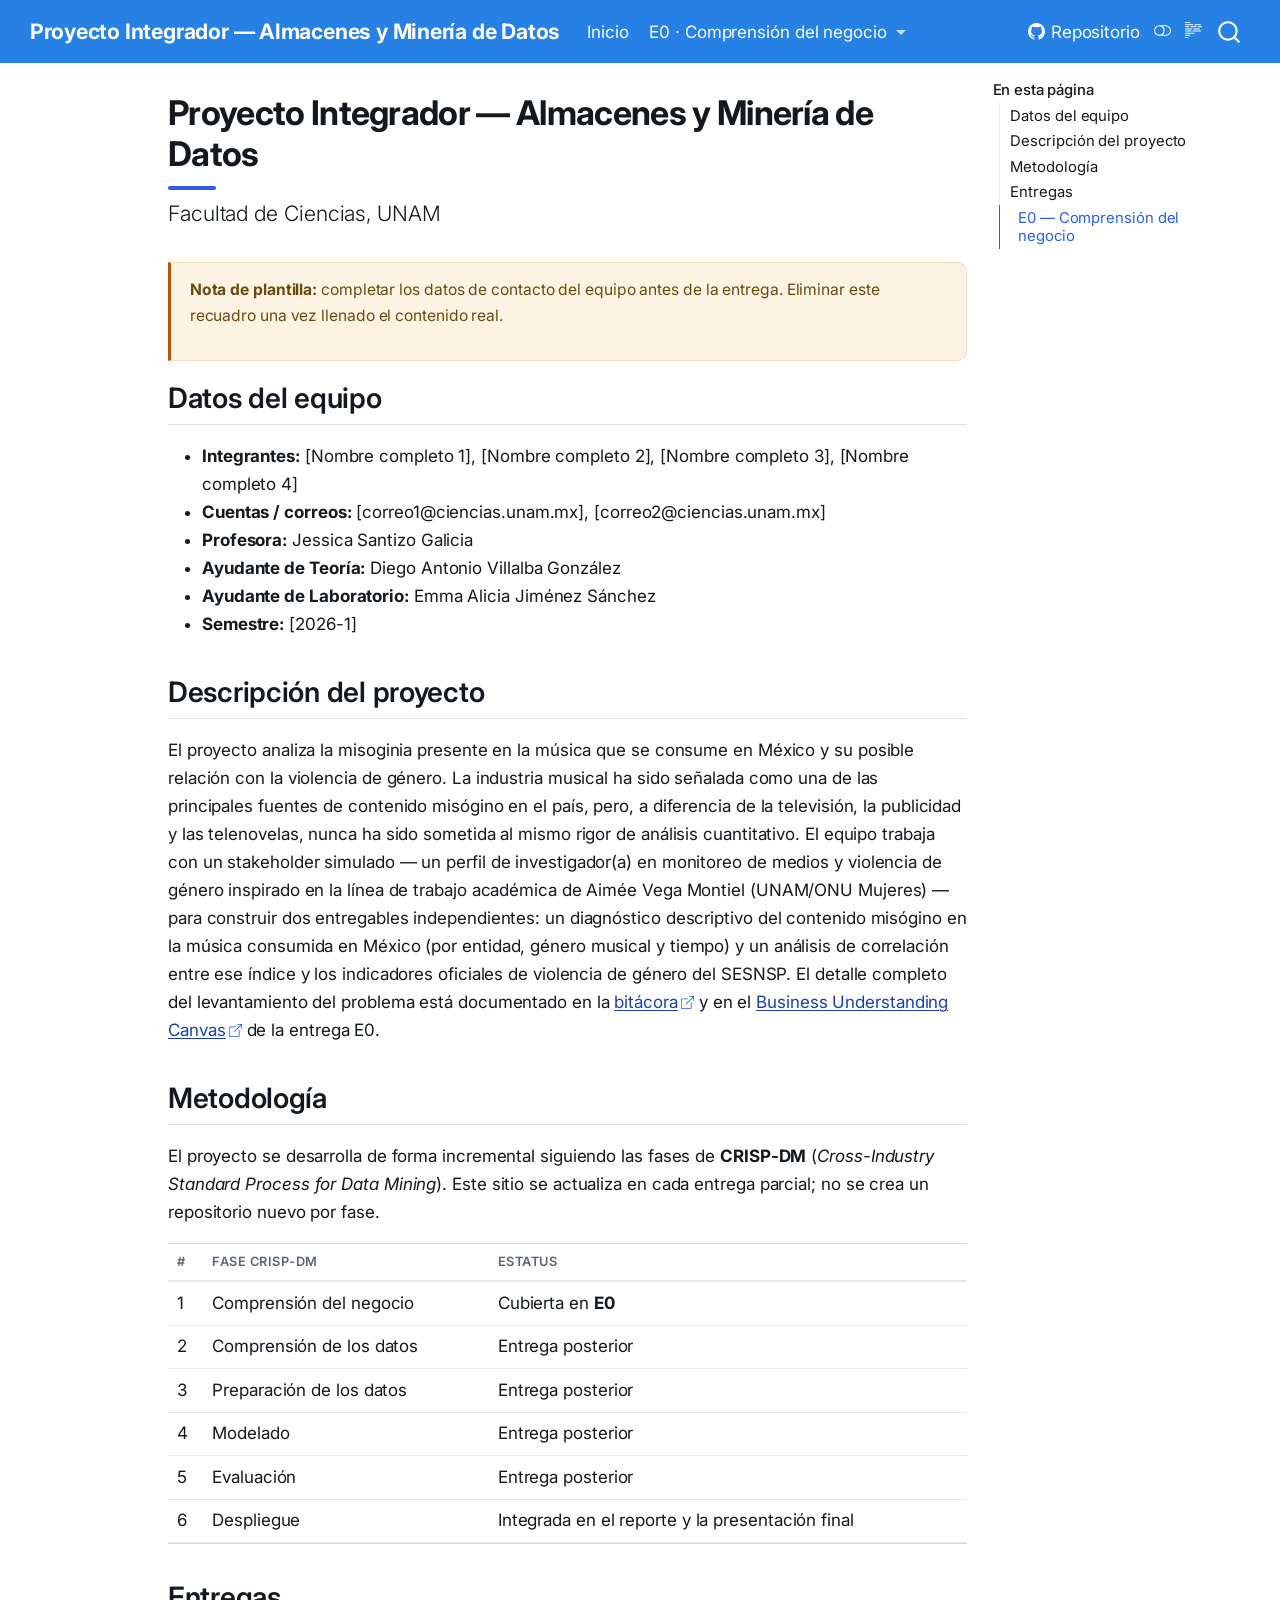
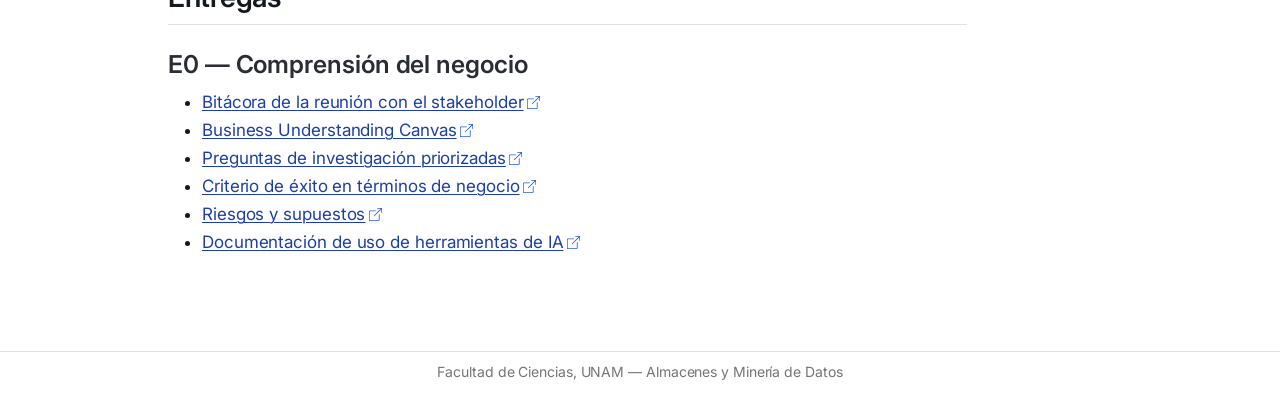
==== docs/index.html @ 4ca733e1 "Incorpora el contenido completo de la bitácora, Canvas, preguntas, criterio de éxito, riesgos y uso " ====
<!DOCTYPE html>
<html xmlns="http://www.w3.org/1999/xhtml" lang="en" xml:lang="en"><head>

<meta charset="utf-8">
<meta name="generator" content="quarto-1.10.18">

<meta name="viewport" content="width=device-width, initial-scale=1.0, user-scalable=yes">


<title>Proyecto Integrador — Almacenes y Minería de Datos</title>
<style>
/* Default styles provided by pandoc.
** See https://pandoc.org/MANUAL.html#variables-for-html for config info.
*/
span.smallcaps{font-variant: small-caps;}
div.columns{display: flex; gap: 1.5em;}
div.column{flex: auto;}
@media screen {
div.columns{gap: min(4vw, 1.5em);}
div.column{overflow-x: auto;}
}
div.hanging-indent{margin-left: 1.5em; text-indent: -1.5em;}
ul.task-list{list-style: none;}
ul.task-list li input[type="checkbox"] {
  width: 0.8em;
  margin: 0 0.8em 0.2em -1em; /* quarto-specific, see https://github.com/quarto-dev/quarto-cli/issues/4556 */ 
  vertical-align: middle;
}
</style>


<script src="site_libs/quarto-nav/quarto-nav.js"></script>
<script src="site_libs/clipboard/clipboard.min.js"></script>
<script src="site_libs/quarto-search/autocomplete.umd.js"></script>
<script src="site_libs/quarto-search/fuse.min.js"></script>
<script src="site_libs/quarto-search/quarto-search.js"></script>
<meta name="quarto:offset" content="./">
<script src="site_libs/quarto-html/quarto.js" type="module"></script>
<script src="site_libs/quarto-html/tabsets/tabsets.js" type="module"></script>
<script src="site_libs/quarto-html/popper.min.js"></script>
<script src="site_libs/quarto-html/tippy.umd.min.js"></script>
<script src="site_libs/quarto-html/anchor.min.js"></script>
<link href="site_libs/quarto-html/tippy.css" rel="stylesheet">
<link href="site_libs/quarto-html/quarto-syntax-highlighting-64a204ab8560d761af7679ceaba22944.css" rel="stylesheet" class="quarto-color-scheme" id="quarto-text-highlighting-styles">
<link href="site_libs/quarto-html/quarto-syntax-highlighting-dark-b85bc7c33db8c58e0ec93c3465666fed.css" rel="stylesheet" class="quarto-color-scheme quarto-color-alternate" id="quarto-text-highlighting-styles">
<link href="site_libs/quarto-html/quarto-syntax-highlighting-64a204ab8560d761af7679ceaba22944.css" rel="stylesheet" class="quarto-color-scheme-extra" id="quarto-text-highlighting-styles">
<script src="site_libs/bootstrap/bootstrap.min.js"></script>
<link href="site_libs/bootstrap/bootstrap-icons.css" rel="stylesheet">
<link href="site_libs/bootstrap/bootstrap-992c26c3758a33fb656dcbf149d3029e.min.css" rel="stylesheet" append-hash="true" class="quarto-color-scheme" id="quarto-bootstrap" data-mode="light">
<link href="site_libs/bootstrap/bootstrap-dark-83090dfd5af3d8a99019d929be71c9c3.min.css" rel="stylesheet" append-hash="true" class="quarto-color-scheme quarto-color-alternate" id="quarto-bootstrap" data-mode="dark">
<link href="site_libs/bootstrap/bootstrap-992c26c3758a33fb656dcbf149d3029e.min.css" rel="stylesheet" append-hash="true" class="quarto-color-scheme-extra" id="quarto-bootstrap" data-mode="light">
<script id="quarto-search-options" type="application/json">{
  "location": "navbar",
  "copy-button": false,
  "collapse-after": 3,
  "panel-placement": "end",
  "type": "overlay",
  "limit": 50,
  "keyboard-shortcut": [
    "f",
    "/",
    "s"
  ],
  "show-item-context": false,
  "language": {
    "search-no-results-text": "No results",
    "search-matching-documents-text": "matching documents",
    "search-copy-link-title": "Copy link to search",
    "search-hide-matches-text": "Hide additional matches",
    "search-more-match-text": "more match in this document",
    "search-more-matches-text": "more matches in this document",
    "search-clear-button-title": "Clear",
    "search-text-placeholder": "",
    "search-detached-cancel-button-title": "Cancel",
    "search-submit-button-title": "Submit",
    "search-label": "Search"
  }
}</script>
<style>html{ scroll-behavior: smooth; }</style>


<link rel="stylesheet" href="styles.css">
</head>

<body class="nav-fixed quarto-light"><script id="quarto-html-before-body" type="application/javascript">
    const toggleBodyColorMode = (bsSheetEl) => {
      const mode = bsSheetEl.getAttribute("data-mode");
      const bodyEl = window.document.querySelector("body");
      if (mode === "dark") {
        bodyEl.classList.add("quarto-dark");
        bodyEl.classList.remove("quarto-light");
      } else {
        bodyEl.classList.add("quarto-light");
        bodyEl.classList.remove("quarto-dark");
      }
    }
    const toggleBodyColorPrimary = () => {
      const bsSheetEl = window.document.querySelector("link#quarto-bootstrap:not([rel=disabled-stylesheet])");
      if (bsSheetEl) {
        toggleBodyColorMode(bsSheetEl);
      }
    }
    const setColorSchemeToggle = (alternate) => {
      const toggles = window.document.querySelectorAll('.quarto-color-scheme-toggle');
      for (let i=0; i < toggles.length; i++) {
        const toggle = toggles[i];
        if (toggle) {
          if (alternate) {
            toggle.classList.add("alternate");
          } else {
            toggle.classList.remove("alternate");
          }
        }
      }
    };
    const toggleColorMode = (alternate) => {
      // Switch the stylesheets
      const primaryStylesheets = window.document.querySelectorAll('link.quarto-color-scheme:not(.quarto-color-alternate)');
      const alternateStylesheets = window.document.querySelectorAll('link.quarto-color-scheme.quarto-color-alternate');
      manageTransitions('#quarto-margin-sidebar .nav-link', false);
      if (alternate) {
        // note: dark is layered on light, we don't disable primary!
        enableStylesheet(alternateStylesheets);
        for (const sheetNode of alternateStylesheets) {
          if (sheetNode.id === "quarto-bootstrap") {
            toggleBodyColorMode(sheetNode);
          }
        }
      } else {
        disableStylesheet(alternateStylesheets);
        enableStylesheet(primaryStylesheets)
        toggleBodyColorPrimary();
      }
      manageTransitions('#quarto-margin-sidebar .nav-link', true);
      // Switch the toggles
      setColorSchemeToggle(alternate)
      // Hack to workaround the fact that safari doesn't
      // properly recolor the scrollbar when toggling (#1455)
      if (navigator.userAgent.indexOf('Safari') > 0 && navigator.userAgent.indexOf('Chrome') == -1) {
        manageTransitions("body", false);
        window.scrollTo(0, 1);
        setTimeout(() => {
          window.scrollTo(0, 0);
          manageTransitions("body", true);
        }, 40);
      }
    }
    const disableStylesheet = (stylesheets) => {
      for (let i=0; i < stylesheets.length; i++) {
        const stylesheet = stylesheets[i];
        stylesheet.rel = 'disabled-stylesheet';
      }
    }
    const enableStylesheet = (stylesheets) => {
      for (let i=0; i < stylesheets.length; i++) {
        const stylesheet = stylesheets[i];
        if(stylesheet.rel !== 'stylesheet') { // for Chrome, which will still FOUC without this check
          stylesheet.rel = 'stylesheet';
        }
      }
    }
    const manageTransitions = (selector, allowTransitions) => {
      const els = window.document.querySelectorAll(selector);
      for (let i=0; i < els.length; i++) {
        const el = els[i];
        if (allowTransitions) {
          el.classList.remove('notransition');
        } else {
          el.classList.add('notransition');
        }
      }
    }
    const isFileUrl = () => {
      return window.location.protocol === 'file:';
    }
    const hasAlternateSentinel = () => {
      let styleSentinel = getColorSchemeSentinel();
      if (styleSentinel !== null) {
        return styleSentinel === "alternate";
      } else {
        return false;
      }
    }
    const setStyleSentinel = (alternate) => {
      const value = alternate ? "alternate" : "default";
      if (!isFileUrl()) {
        window.localStorage.setItem("quarto-color-scheme", value);
      } else {
        localAlternateSentinel = value;
      }
    }
    const getColorSchemeSentinel = () => {
      if (!isFileUrl()) {
        const storageValue = window.localStorage.getItem("quarto-color-scheme");
        return storageValue != null ? storageValue : localAlternateSentinel;
      } else {
        return localAlternateSentinel;
      }
    }
    const toggleGiscusIfUsed = (isAlternate, darkModeDefault) => {
      const baseTheme = document.querySelector('#giscus-base-theme')?.value ?? 'light';
      const alternateTheme = document.querySelector('#giscus-alt-theme')?.value ?? 'dark';
      let newTheme = '';
      if(authorPrefersDark) {
        newTheme = isAlternate ? baseTheme : alternateTheme;
      } else {
        newTheme = isAlternate ? alternateTheme : baseTheme;
      }
      const changeGiscusTheme = () => {
        // From: https://github.com/giscus/giscus/issues/336
        const sendMessage = (message) => {
          const iframe = document.querySelector('iframe.giscus-frame');
          if (!iframe) return;
          iframe.contentWindow.postMessage({ giscus: message }, 'https://giscus.app');
        }
        sendMessage({
          setConfig: {
            theme: newTheme
          }
        });
      }
      const isGiscussLoaded = window.document.querySelector('iframe.giscus-frame') !== null;
      if (isGiscussLoaded) {
        changeGiscusTheme();
      }
    };
    const authorPrefersDark = false;
    const darkModeDefault = authorPrefersDark;
      document.querySelector('link#quarto-text-highlighting-styles.quarto-color-scheme-extra').rel = 'disabled-stylesheet';
      document.querySelector('link#quarto-bootstrap.quarto-color-scheme-extra').rel = 'disabled-stylesheet';
    let localAlternateSentinel = darkModeDefault ? 'alternate' : 'default';
    // Dark / light mode switch
    window.quartoToggleColorScheme = () => {
      // Read the current dark / light value
      let toAlternate = !hasAlternateSentinel();
      toggleColorMode(toAlternate);
      setStyleSentinel(toAlternate);
      toggleGiscusIfUsed(toAlternate, darkModeDefault);
      window.dispatchEvent(new Event('resize'));
    };
    // Switch to dark mode if need be
    if (hasAlternateSentinel()) {
      toggleColorMode(true);
    } else {
      toggleColorMode(false);
    }
  </script>

<div id="quarto-search-results"></div>
  <header id="quarto-header" class="headroom fixed-top">
    <nav class="navbar navbar-expand-lg " data-bs-theme="dark">
      <div class="navbar-container container-fluid">
      <div class="navbar-brand-container mx-auto">
    <a class="navbar-brand" href="./index.html">
    <span class="navbar-title">Proyecto Integrador — Almacenes y Minería de Datos</span>
    </a>
  </div>
            <div id="quarto-search" class="" title="Search"></div>
          <button class="navbar-toggler" type="button" data-bs-toggle="collapse" data-bs-target="#navbarCollapse" aria-controls="navbarCollapse" role="menu" aria-expanded="false" aria-label="Toggle navigation" onclick="if (window.quartoToggleHeadroom) { window.quartoToggleHeadroom(); }">
  <span class="navbar-toggler-icon"></span>
</button>
          <div class="collapse navbar-collapse" id="navbarCollapse">
            <ul class="navbar-nav navbar-nav-scroll me-auto">
  <li class="nav-item">
    <a class="nav-link active" href="./index.html" aria-current="page"> 
<span class="menu-text">Inicio</span></a>
  </li>  
  <li class="nav-item dropdown ">
    <a class="nav-link dropdown-toggle" href="#" id="nav-menu-e0-·-comprensión-del-negocio" role="link" data-bs-toggle="dropdown" aria-expanded="false">
 <span class="menu-text">E0 · Comprensión del negocio</span>
    </a>
    <ul class="dropdown-menu" aria-labelledby="nav-menu-e0-·-comprensión-del-negocio">    
        <li>
    <a class="dropdown-item" href="./entregas/E0_comprension_negocio/bitacora.html">
 <span class="dropdown-text">Bitácora del stakeholder</span></a>
  </li>  
        <li>
    <a class="dropdown-item" href="./entregas/E0_comprension_negocio/canvas.html">
 <span class="dropdown-text">Business Understanding Canvas</span></a>
  </li>  
        <li>
    <a class="dropdown-item" href="./entregas/E0_comprension_negocio/preguntas.html">
 <span class="dropdown-text">Preguntas de investigación</span></a>
  </li>  
        <li>
    <a class="dropdown-item" href="./entregas/E0_comprension_negocio/criterio_exito.html">
 <span class="dropdown-text">Criterio de éxito</span></a>
  </li>  
        <li>
    <a class="dropdown-item" href="./entregas/E0_comprension_negocio/riesgos_supuestos.html">
 <span class="dropdown-text">Riesgos y supuestos</span></a>
  </li>  
        <li>
    <a class="dropdown-item" href="./entregas/E0_comprension_negocio/uso_ia.html">
 <span class="dropdown-text">Uso de herramientas de IA</span></a>
  </li>  
    </ul>
  </li>
</ul>
            <ul class="navbar-nav navbar-nav-scroll ms-auto">
  <li class="nav-item">
    <a class="nav-link" href="https://github.com/jzarcoo/almacenes-mineria-proyecto"> <i class="bi bi-github" role="img">
</i> 
<span class="menu-text">Repositorio</span></a>
  </li>  
</ul>
          </div> <!-- /navcollapse -->
            <div class="quarto-navbar-tools">
  <a href="" class="quarto-color-scheme-toggle quarto-navigation-tool  px-1" onclick="window.quartoToggleColorScheme(); return false;" title="Toggle dark mode"><i class="bi"></i></a>
  <a href="" class="quarto-reader-toggle quarto-navigation-tool px-1" onclick="window.quartoToggleReader(); return false;" title="Toggle reader mode">
  <div class="quarto-reader-toggle-btn">
  <i class="bi"></i>
  </div>
</a>
</div>
      </div> <!-- /container-fluid -->
    </nav>
</header>
<!-- content -->
<div id="quarto-content" class="quarto-container page-columns page-rows-contents page-layout-article page-navbar">
<!-- sidebar -->
<!-- margin-sidebar -->
    <div id="quarto-margin-sidebar" class="sidebar margin-sidebar">
        <nav id="TOC" role="doc-toc" class="toc-active">
    <h2 id="toc-title">En esta página</h2>
   
  <ul>
  <li><a href="#datos-del-equipo" id="toc-datos-del-equipo" class="nav-link active" data-scroll-target="#datos-del-equipo">Datos del equipo</a></li>
  <li><a href="#descripción-del-proyecto" id="toc-descripción-del-proyecto" class="nav-link" data-scroll-target="#descripción-del-proyecto">Descripción del proyecto</a></li>
  <li><a href="#metodología" id="toc-metodología" class="nav-link" data-scroll-target="#metodología">Metodología</a></li>
  <li><a href="#entregas" id="toc-entregas" class="nav-link" data-scroll-target="#entregas">Entregas</a>
  <ul class="collapse">
  <li><a href="#e0-comprensión-del-negocio" id="toc-e0-comprensión-del-negocio" class="nav-link" data-scroll-target="#e0-comprensión-del-negocio">E0 — Comprensión del negocio</a></li>
  </ul></li>
  </ul>
</nav>
    </div>
<!-- main -->
<main class="content" id="quarto-document-content">


<header id="title-block-header" class="quarto-title-block default">
<div class="quarto-title">
<h1 class="title">Proyecto Integrador — Almacenes y Minería de Datos</h1>
<p class="subtitle lead">Facultad de Ciencias, UNAM</p>
</div>



<div class="quarto-title-meta">

    
  
    
  </div>
  


</header>


<div class="todo">
<p><strong>Nota de plantilla:</strong> completar los datos de contacto del equipo antes de la entrega. Eliminar este recuadro una vez llenado el contenido real.</p>
</div>
<section id="datos-del-equipo" class="level2">
<h2 class="anchored" data-anchor-id="datos-del-equipo">Datos del equipo</h2>
<ul>
<li><strong>Integrantes:</strong> [Nombre completo 1], [Nombre completo 2], [Nombre completo 3], [Nombre completo 4]</li>
<li><strong>Cuentas / correos:</strong> [correo1@ciencias.unam.mx], [correo2@ciencias.unam.mx]</li>
<li><strong>Profesora:</strong> Jessica Santizo Galicia</li>
<li><strong>Ayudante de Teoría:</strong> Diego Antonio Villalba González</li>
<li><strong>Ayudante de Laboratorio:</strong> Emma Alicia Jiménez Sánchez</li>
<li><strong>Semestre:</strong> [2026-1]</li>
</ul>
</section>
<section id="descripción-del-proyecto" class="level2">
<h2 class="anchored" data-anchor-id="descripción-del-proyecto">Descripción del proyecto</h2>
<p>El proyecto analiza la misoginia presente en la música que se consume en México y su posible relación con la violencia de género. La industria musical ha sido señalada como una de las principales fuentes de contenido misógino en el país, pero, a diferencia de la televisión, la publicidad y las telenovelas, nunca ha sido sometida al mismo rigor de análisis cuantitativo. El equipo trabaja con un stakeholder simulado — un perfil de investigador(a) en monitoreo de medios y violencia de género inspirado en la línea de trabajo académica de Aimée Vega Montiel (UNAM/ONU Mujeres) — para construir dos entregables independientes: un diagnóstico descriptivo del contenido misógino en la música consumida en México (por entidad, género musical y tiempo) y un análisis de correlación entre ese índice y los indicadores oficiales de violencia de género del SESNSP. El detalle completo del levantamiento del problema está documentado en la <a href="./entregas/E0_comprension_negocio/bitacora.html">bitácora</a> y en el <a href="./entregas/E0_comprension_negocio/canvas.html">Business Understanding Canvas</a> de la entrega E0.</p>
</section>
<section id="metodología" class="level2">
<h2 class="anchored" data-anchor-id="metodología">Metodología</h2>
<p>El proyecto se desarrolla de forma incremental siguiendo las fases de <strong>CRISP-DM</strong> (<em>Cross-Industry Standard Process for Data Mining</em>). Este sitio se actualiza en cada entrega parcial; no se crea un repositorio nuevo por fase.</p>
<table class="caption-top table">
<thead>
<tr class="header">
<th>#</th>
<th>Fase CRISP-DM</th>
<th>Estatus</th>
</tr>
</thead>
<tbody>
<tr class="odd">
<td>1</td>
<td>Comprensión del negocio</td>
<td>Cubierta en <strong>E0</strong></td>
</tr>
<tr class="even">
<td>2</td>
<td>Comprensión de los datos</td>
<td>Entrega posterior</td>
</tr>
<tr class="odd">
<td>3</td>
<td>Preparación de los datos</td>
<td>Entrega posterior</td>
</tr>
<tr class="even">
<td>4</td>
<td>Modelado</td>
<td>Entrega posterior</td>
</tr>
<tr class="odd">
<td>5</td>
<td>Evaluación</td>
<td>Entrega posterior</td>
</tr>
<tr class="even">
<td>6</td>
<td>Despliegue</td>
<td>Integrada en el reporte y la presentación final</td>
</tr>
</tbody>
</table>
</section>
<section id="entregas" class="level2">
<h2 class="anchored" data-anchor-id="entregas">Entregas</h2>
<section id="e0-comprensión-del-negocio" class="level3">
<h3 class="anchored" data-anchor-id="e0-comprensión-del-negocio">E0 — Comprensión del negocio</h3>
<ul>
<li><a href="./entregas/E0_comprension_negocio/bitacora.html">Bitácora de la reunión con el stakeholder</a></li>
<li><a href="./entregas/E0_comprension_negocio/canvas.html">Business Understanding Canvas</a></li>
<li><a href="./entregas/E0_comprension_negocio/preguntas.html">Preguntas de investigación priorizadas</a></li>
<li><a href="./entregas/E0_comprension_negocio/criterio_exito.html">Criterio de éxito en términos de negocio</a></li>
<li><a href="./entregas/E0_comprension_negocio/riesgos_supuestos.html">Riesgos y supuestos</a></li>
<li><a href="./entregas/E0_comprension_negocio/uso_ia.html">Documentación de uso de herramientas de IA</a></li>
</ul>


</section>
</section>

<a onclick="window.scrollTo(0, 0); return false;" role="button" id="quarto-back-to-top"><i class="bi bi-arrow-up"></i> Back to top</a></main> <!-- /main -->
<script id="quarto-html-after-body" type="application/javascript">
  window.document.addEventListener("DOMContentLoaded", function (event) {
    // Ensure there is a toggle, if there isn't float one in the top right
    if (window.document.querySelector('.quarto-color-scheme-toggle') === null) {
      const a = window.document.createElement('a');
      a.classList.add('top-right');
      a.classList.add('quarto-color-scheme-toggle');
      a.href = "";
      a.onclick = function() { try { window.quartoToggleColorScheme(); } catch {} return false; };
      const i = window.document.createElement("i");
      i.classList.add('bi');
      a.appendChild(i);
      window.document.body.appendChild(a);
    }
    setColorSchemeToggle(hasAlternateSentinel())
    const icon = "";
    const anchorJS = new window.AnchorJS();
    anchorJS.options = {
      placement: 'right',
      icon: icon
    };
    anchorJS.add('.anchored');
    const isCodeAnnotation = (el) => {
      for (const clz of el.classList) {
        if (clz.startsWith('code-annotation-')) {                     
          return true;
        }
      }
      return false;
    }
    const onCopySuccess = function(e) {
      // button target
      const button = e.trigger;
      // don't keep focus
      button.blur();
      // flash "checked"
      button.classList.add('code-copy-button-checked');
      var currentTitle = button.getAttribute("title");
      button.setAttribute("title", "Copied!");
      let tooltip;
      if (window.bootstrap) {
        button.setAttribute("data-bs-toggle", "tooltip");
        button.setAttribute("data-bs-placement", "left");
        button.setAttribute("data-bs-title", "Copied!");
        tooltip = new bootstrap.Tooltip(button, 
          { trigger: "manual", 
            customClass: "code-copy-button-tooltip",
            offset: [0, -8]});
        tooltip.show();    
      }
      setTimeout(function() {
        if (tooltip) {
          tooltip.hide();
          button.removeAttribute("data-bs-title");
          button.removeAttribute("data-bs-toggle");
          button.removeAttribute("data-bs-placement");
        }
        button.setAttribute("title", currentTitle);
        button.classList.remove('code-copy-button-checked');
      }, 1000);
      // clear code selection
      e.clearSelection();
    }
    const getTextToCopy = function(trigger) {
      const outerScaffold = trigger.parentElement.cloneNode(true);
      const codeEl = outerScaffold.querySelector('code');
      for (const childEl of codeEl.children) {
        if (isCodeAnnotation(childEl)) {
          childEl.remove();
        }
      }
      return codeEl.innerText;
    }
    const clipboard = new window.ClipboardJS('.code-copy-button:not([data-in-quarto-modal])', {
      text: getTextToCopy
    });
    clipboard.on('success', onCopySuccess);
    if (window.document.getElementById('quarto-embedded-source-code-modal')) {
      const clipboardModal = new window.ClipboardJS('.code-copy-button[data-in-quarto-modal]', {
        text: getTextToCopy,
        container: window.document.getElementById('quarto-embedded-source-code-modal')
      });
      clipboardModal.on('success', onCopySuccess);
    }
      var localhostRegex = new RegExp(/^(?:http|https):\/\/localhost\:?[0-9]*\//);
      var mailtoRegex = new RegExp(/^mailto:/);
        var filterRegex = new RegExp("https:\/\/jzarcoo\.github\.io\/almacenes-mineria-proyecto\/");
      var isInternal = (href) => {
          return filterRegex.test(href) || localhostRegex.test(href) || mailtoRegex.test(href);
      }
      // Inspect non-navigation links and adorn them if external
     var links = window.document.querySelectorAll('a[href]:not(.nav-link):not(.navbar-brand):not(.toc-action):not(.sidebar-link):not(.sidebar-item-toggle):not(.pagination-link):not(.no-external):not([aria-hidden]):not(.dropdown-item):not(.quarto-navigation-tool):not(.about-link)');
      for (var i=0; i<links.length; i++) {
        const link = links[i];
        if (!isInternal(link.href)) {
          // undo the damage that might have been done by quarto-nav.js in the case of
          // links that we want to consider external
          if (link.dataset.originalHref !== undefined) {
            link.href = link.dataset.originalHref;
          }
            // target, if specified
            link.setAttribute("target", "_blank");
            if (link.getAttribute("rel") === null) {
              link.setAttribute("rel", "noopener");
            }
            // default icon
            link.classList.add("external");
        }
      }
    function tippyHover(el, contentFn, onTriggerFn, onUntriggerFn) {
      const config = {
        allowHTML: true,
        maxWidth: 500,
        delay: 100,
        arrow: false,
        appendTo: function(el) {
            return el.parentElement;
        },
        interactive: true,
        interactiveBorder: 10,
        theme: 'quarto',
        placement: 'bottom-start',
      };
      if (contentFn) {
        config.content = contentFn;
      }
      if (onTriggerFn) {
        config.onTrigger = onTriggerFn;
      }
      if (onUntriggerFn) {
        config.onUntrigger = onUntriggerFn;
      }
      window.tippy(el, config); 
    }
    const noterefs = window.document.querySelectorAll('a[role="doc-noteref"]');
    for (var i=0; i<noterefs.length; i++) {
      const ref = noterefs[i];
      tippyHover(ref, function() {
        // use id or data attribute instead here
        let href = ref.getAttribute('data-footnote-href') || ref.getAttribute('href');
        try { href = new URL(href).hash; } catch {}
        const id = href.replace(/^#\/?/, "");
        const note = window.document.getElementById(id);
        if (note) {
          return note.innerHTML;
        } else {
          return "";
        }
      });
    }
    const xrefs = window.document.querySelectorAll('a.quarto-xref');
    const processXRef = (id, note) => {
      // Strip column container classes
      const stripColumnClz = (el) => {
        el.classList.remove("page-full", "page-columns");
        if (el.children) {
          for (const child of el.children) {
            stripColumnClz(child);
          }
        }
      }
      stripColumnClz(note)
      if (id === null || id.startsWith('sec-')) {
        // Special case sections, only their first couple elements
        const container = document.createElement("div");
        if (note.children && note.children.length > 2) {
          container.appendChild(note.children[0].cloneNode(true));
          for (let i = 1; i < note.children.length; i++) {
            const child = note.children[i];
            if (child.tagName === "P" && child.innerText === "") {
              continue;
            } else {
              container.appendChild(child.cloneNode(true));
              break;
            }
          }
          if (window.Quarto?.typesetMath) {
            window.Quarto.typesetMath(container);
          }
          return container.innerHTML
        } else {
          if (window.Quarto?.typesetMath) {
            window.Quarto.typesetMath(note);
          }
          return note.innerHTML;
        }
      } else {
        // Remove any anchor links if they are present
        const anchorLink = note.querySelector('a.anchorjs-link');
        if (anchorLink) {
          anchorLink.remove();
        }
        if (window.Quarto?.typesetMath) {
          window.Quarto.typesetMath(note);
        }
        if (note.classList.contains("callout")) {
          return note.outerHTML;
        } else {
          return note.innerHTML;
        }
      }
    }
    for (var i=0; i<xrefs.length; i++) {
      const xref = xrefs[i];
      tippyHover(xref, undefined, function(instance) {
        instance.disable();
        let url = xref.getAttribute('href');
        let hash = undefined; 
        if (url.startsWith('#')) {
          hash = url;
        } else {
          try { hash = new URL(url).hash; } catch {}
        }
        if (hash) {
          const id = hash.replace(/^#\/?/, "");
          const note = window.document.getElementById(id);
          if (note !== null) {
            try {
              const html = processXRef(id, note.cloneNode(true));
              instance.setContent(html);
            } finally {
              instance.enable();
              instance.show();
            }
          } else {
            // See if we can fetch this
            fetch(url.split('#')[0])
            .then(res => res.text())
            .then(html => {
              const parser = new DOMParser();
              const htmlDoc = parser.parseFromString(html, "text/html");
              const note = htmlDoc.getElementById(id);
              if (note !== null) {
                const html = processXRef(id, note);
                instance.setContent(html);
              } 
            }).finally(() => {
              instance.enable();
              instance.show();
            });
          }
        } else {
          // See if we can fetch a full url (with no hash to target)
          // This is a special case and we should probably do some content thinning / targeting
          fetch(url)
          .then(res => res.text())
          .then(html => {
            const parser = new DOMParser();
            const htmlDoc = parser.parseFromString(html, "text/html");
            const note = htmlDoc.querySelector('main.content');
            if (note !== null) {
              // This should only happen for chapter cross references
              // (since there is no id in the URL)
              // remove the first header
              if (note.children.length > 0 && note.children[0].tagName === "HEADER") {
                note.children[0].remove();
              }
              const html = processXRef(null, note);
              instance.setContent(html);
            } 
          }).finally(() => {
            instance.enable();
            instance.show();
          });
        }
      }, function(instance) {
      });
    }
        let selectedAnnoteEl;
        const selectorForAnnotation = ( cell, annotation) => {
          let cellAttr = 'data-code-cell="' + cell + '"';
          let lineAttr = 'data-code-annotation="' +  annotation + '"';
          const selector = 'span[' + cellAttr + '][' + lineAttr + ']';
          return selector;
        }
        const selectCodeLines = (annoteEl) => {
          const doc = window.document;
          const targetCell = annoteEl.getAttribute("data-target-cell");
          const targetAnnotation = annoteEl.getAttribute("data-target-annotation");
          const annoteSpan = window.document.querySelector(selectorForAnnotation(targetCell, targetAnnotation));
          const lines = annoteSpan.getAttribute("data-code-lines").split(",");
          const lineIds = lines.map((line) => {
            return targetCell + "-" + line;
          })
          let top = null;
          let height = null;
          let parent = null;
          if (lineIds.length > 0) {
              //compute the position of the single el (top and bottom and make a div)
              const el = window.document.getElementById(lineIds[0]);
              top = el.offsetTop;
              height = el.offsetHeight;
              parent = el.parentElement.parentElement;
            if (lineIds.length > 1) {
              const lastEl = window.document.getElementById(lineIds[lineIds.length - 1]);
              const bottom = lastEl.offsetTop + lastEl.offsetHeight;
              height = bottom - top;
            }
            if (top !== null && height !== null && parent !== null) {
              // cook up a div (if necessary) and position it 
              let div = window.document.getElementById("code-annotation-line-highlight");
              if (div === null) {
                div = window.document.createElement("div");
                div.setAttribute("id", "code-annotation-line-highlight");
                div.style.position = 'absolute';
                parent.appendChild(div);
              }
              div.style.top = top - 2 + "px";
              div.style.height = height + 4 + "px";
              div.style.left = 0;
              let gutterDiv = window.document.getElementById("code-annotation-line-highlight-gutter");
              if (gutterDiv === null) {
                gutterDiv = window.document.createElement("div");
                gutterDiv.setAttribute("id", "code-annotation-line-highlight-gutter");
                gutterDiv.style.position = 'absolute';
                const codeCell = window.document.getElementById(targetCell);
                const gutter = codeCell.querySelector('.code-annotation-gutter');
                gutter.appendChild(gutterDiv);
              }
              gutterDiv.style.top = top - 2 + "px";
              gutterDiv.style.height = height + 4 + "px";
            }
            selectedAnnoteEl = annoteEl;
          }
        };
        const unselectCodeLines = () => {
          const elementsIds = ["code-annotation-line-highlight", "code-annotation-line-highlight-gutter"];
          elementsIds.forEach((elId) => {
            const div = window.document.getElementById(elId);
            if (div) {
              div.remove();
            }
          });
          selectedAnnoteEl = undefined;
        };
          // Handle positioning of the toggle
      window.addEventListener(
        "resize",
        throttle(() => {
          elRect = undefined;
          if (selectedAnnoteEl) {
            selectCodeLines(selectedAnnoteEl);
          }
        }, 10)
      );
      function throttle(fn, ms) {
      let throttle = false;
      let timer;
        return (...args) => {
          if(!throttle) { // first call gets through
              fn.apply(this, args);
              throttle = true;
          } else { // all the others get throttled
              if(timer) clearTimeout(timer); // cancel #2
              timer = setTimeout(() => {
                fn.apply(this, args);
                timer = throttle = false;
              }, ms);
          }
        };
      }
        // Attach click handler to the DT
        const annoteDls = window.document.querySelectorAll('dt[data-target-cell]');
        for (const annoteDlNode of annoteDls) {
          annoteDlNode.addEventListener('click', (event) => {
            const clickedEl = event.target;
            if (clickedEl !== selectedAnnoteEl) {
              unselectCodeLines();
              const activeEl = window.document.querySelector('dt[data-target-cell].code-annotation-active');
              if (activeEl) {
                activeEl.classList.remove('code-annotation-active');
              }
              selectCodeLines(clickedEl);
              clickedEl.classList.add('code-annotation-active');
            } else {
              // Unselect the line
              unselectCodeLines();
              clickedEl.classList.remove('code-annotation-active');
            }
          });
        }
    const findCites = (el) => {
      const parentEl = el.parentElement;
      if (parentEl) {
        const cites = parentEl.dataset.cites;
        if (cites) {
          return {
            el,
            cites: cites.split(' ')
          };
        } else {
          return findCites(el.parentElement)
        }
      } else {
        return undefined;
      }
    };
    var bibliorefs = window.document.querySelectorAll('a[role="doc-biblioref"]');
    for (var i=0; i<bibliorefs.length; i++) {
      const ref = bibliorefs[i];
      const citeInfo = findCites(ref);
      if (citeInfo) {
        tippyHover(citeInfo.el, function() {
          var popup = window.document.createElement('div');
          citeInfo.cites.forEach(function(cite) {
            var citeDiv = window.document.createElement('div');
            citeDiv.classList.add('hanging-indent');
            citeDiv.classList.add('csl-entry');
            var biblioDiv = window.document.getElementById('ref-' + cite);
            if (biblioDiv) {
              citeDiv.innerHTML = biblioDiv.innerHTML;
            }
            popup.appendChild(citeDiv);
          });
          return popup.innerHTML;
        });
      }
    }
  });
  </script>
</div> <!-- /content -->
<footer class="footer">
  <div class="nav-footer">
    <div class="nav-footer-left">
      &nbsp;
    </div>   
    <div class="nav-footer-center">
<p>Facultad de Ciencias, UNAM — Almacenes y Minería de Datos</p>
</div>
    <div class="nav-footer-right">
      &nbsp;
    </div>
  </div>
</footer>




<script src="site_libs/quarto-html/zenscroll-min.js"></script>
</body></html>
---- docs/site_libs/quarto-html/tippy.css ----
.tippy-box[data-animation=fade][data-state=hidden]{opacity:0}[data-tippy-root]{max-width:calc(100vw - 10px)}.tippy-box{position:relative;background-color:#333;color:#fff;border-radius:4px;font-size:14px;line-height:1.4;white-space:normal;outline:0;transition-property:transform,visibility,opacity}.tippy-box[data-placement^=top]>.tippy-arrow{bottom:0}.tippy-box[data-placement^=top]>.tippy-arrow:before{bottom:-7px;left:0;border-width:8px 8px 0;border-top-color:initial;transform-origin:center top}.tippy-box[data-placement^=bottom]>.tippy-arrow{top:0}.tippy-box[data-placement^=bottom]>.tippy-arrow:before{top:-7px;left:0;border-width:0 8px 8px;border-bottom-color:initial;transform-origin:center bottom}.tippy-box[data-placement^=left]>.tippy-arrow{right:0}.tippy-box[data-placement^=left]>.tippy-arrow:before{border-width:8px 0 8px 8px;border-left-color:initial;right:-7px;transform-origin:center left}.tippy-box[data-placement^=right]>.tippy-arrow{left:0}.tippy-box[data-placement^=right]>.tippy-arrow:before{left:-7px;border-width:8px 8px 8px 0;border-right-color:initial;transform-origin:center right}.tippy-box[data-inertia][data-state=visible]{transition-timing-function:cubic-bezier(.54,1.5,.38,1.11)}.tippy-arrow{width:16px;height:16px;color:#333}.tippy-arrow:before{content:"";position:absolute;border-color:transparent;border-style:solid}.tippy-content{position:relative;padding:5px 9px;z-index:1}
---- docs/site_libs/quarto-html/quarto-syntax-highlighting-64a204ab8560d761af7679ceaba22944.css ----
/* quarto syntax highlight colors */
:root {
  --quarto-hl-ot-color: #003B4F;
  --quarto-hl-at-color: #657422;
  --quarto-hl-ss-color: #20794D;
  --quarto-hl-an-color: #5E5E5E;
  --quarto-hl-fu-color: #4758AB;
  --quarto-hl-st-color: #20794D;
  --quarto-hl-cf-color: #003B4F;
  --quarto-hl-op-color: #5E5E5E;
  --quarto-hl-er-color: #AD0000;
  --quarto-hl-bn-color: #AD0000;
  --quarto-hl-al-color: #AD0000;
  --quarto-hl-va-color: #111111;
  --quarto-hl-bu-color: inherit;
  --quarto-hl-ex-color: inherit;
  --quarto-hl-pp-color: #AD0000;
  --quarto-hl-in-color: #5E5E5E;
  --quarto-hl-vs-color: #20794D;
  --quarto-hl-wa-color: #5E5E5E;
  --quarto-hl-do-color: #5E5E5E;
  --quarto-hl-im-color: #00769E;
  --quarto-hl-ch-color: #20794D;
  --quarto-hl-dt-color: #AD0000;
  --quarto-hl-fl-color: #AD0000;
  --quarto-hl-co-color: #5E5E5E;
  --quarto-hl-cv-color: #5E5E5E;
  --quarto-hl-cn-color: #8f5902;
  --quarto-hl-sc-color: #5E5E5E;
  --quarto-hl-dv-color: #AD0000;
  --quarto-hl-kw-color: #003B4F;
}

/* other quarto variables */
:root {
  --quarto-font-monospace: SFMono-Regular, Menlo, Monaco, Consolas, "Liberation Mono", "Courier New", monospace;
}

/* syntax highlight based on Pandoc's rules */
pre > code.sourceCode > span {
  color: #003B4F;
}

code.sourceCode > span {
  color: #003B4F;
}

div.sourceCode,
div.sourceCode pre.sourceCode {
  color: #003B4F;
}

/* Normal */
code span {
  color: #003B4F;
}

/* Alert */
code span.al {
  color: #AD0000;
  font-style: inherit;
}

/* Annotation */
code span.an {
  color: #5E5E5E;
  font-style: inherit;
}

/* Attribute */
code span.at {
  color: #657422;
  font-style: inherit;
}

/* BaseN */
code span.bn {
  color: #AD0000;
  font-style: inherit;
}

/* BuiltIn */
code span.bu {
  font-style: inherit;
}

/* ControlFlow */
code span.cf {
  color: #003B4F;
  font-weight: bold;
  font-style: inherit;
}

/* Char */
code span.ch {
  color: #20794D;
  font-style: inherit;
}

/* Constant */
code span.cn {
  color: #8f5902;
  font-style: inherit;
}

/* Comment */
code span.co {
  color: #5E5E5E;
  font-style: inherit;
}

/* CommentVar */
code span.cv {
  color: #5E5E5E;
  font-style: italic;
}

/* Documentation */
code span.do {
  color: #5E5E5E;
  font-style: italic;
}

/* DataType */
code span.dt {
  color: #AD0000;
  font-style: inherit;
}

/* DecVal */
code span.dv {
  color: #AD0000;
  font-style: inherit;
}

/* Error */
code span.er {
  color: #AD0000;
  font-style: inherit;
}

/* Extension */
code span.ex {
  font-style: inherit;
}

/* Float */
code span.fl {
  color: #AD0000;
  font-style: inherit;
}

/* Function */
code span.fu {
  color: #4758AB;
  font-style: inherit;
}

/* Import */
code span.im {
  color: #00769E;
  font-style: inherit;
}

/* Information */
code span.in {
  color: #5E5E5E;
  font-style: inherit;
}

/* Keyword */
code span.kw {
  color: #003B4F;
  font-weight: bold;
  font-style: inherit;
}

/* Operator */
code span.op {
  color: #5E5E5E;
  font-style: inherit;
}

/* Other */
code span.ot {
  color: #003B4F;
  font-style: inherit;
}

/* Preprocessor */
code span.pp {
  color: #AD0000;
  font-style: inherit;
}

/* SpecialChar */
code span.sc {
  color: #5E5E5E;
  font-style: inherit;
}

/* SpecialString */
code span.ss {
  color: #20794D;
  font-style: inherit;
}

/* String */
code span.st {
  color: #20794D;
  font-style: inherit;
}

/* Variable */
code span.va {
  color: #111111;
  font-style: inherit;
}

/* VerbatimString */
code span.vs {
  color: #20794D;
  font-style: inherit;
}

/* Warning */
code span.wa {
  color: #5E5E5E;
  font-style: italic;
}

.prevent-inlining {
  content: "</";
}

/*# sourceMappingURL=9d8d5bb603a83b8298b89080a598c93b.css.map */
---- docs/site_libs/quarto-html/quarto-syntax-highlighting-64a204ab8560d761af7679ceaba22944.css ----
/* quarto syntax highlight colors */
:root {
  --quarto-hl-ot-color: #003B4F;
  --quarto-hl-at-color: #657422;
  --quarto-hl-ss-color: #20794D;
  --quarto-hl-an-color: #5E5E5E;
  --quarto-hl-fu-color: #4758AB;
  --quarto-hl-st-color: #20794D;
  --quarto-hl-cf-color: #003B4F;
  --quarto-hl-op-color: #5E5E5E;
  --quarto-hl-er-color: #AD0000;
  --quarto-hl-bn-color: #AD0000;
  --quarto-hl-al-color: #AD0000;
  --quarto-hl-va-color: #111111;
  --quarto-hl-bu-color: inherit;
  --quarto-hl-ex-color: inherit;
  --quarto-hl-pp-color: #AD0000;
  --quarto-hl-in-color: #5E5E5E;
  --quarto-hl-vs-color: #20794D;
  --quarto-hl-wa-color: #5E5E5E;
  --quarto-hl-do-color: #5E5E5E;
  --quarto-hl-im-color: #00769E;
  --quarto-hl-ch-color: #20794D;
  --quarto-hl-dt-color: #AD0000;
  --quarto-hl-fl-color: #AD0000;
  --quarto-hl-co-color: #5E5E5E;
  --quarto-hl-cv-color: #5E5E5E;
  --quarto-hl-cn-color: #8f5902;
  --quarto-hl-sc-color: #5E5E5E;
  --quarto-hl-dv-color: #AD0000;
  --quarto-hl-kw-color: #003B4F;
}

/* other quarto variables */
:root {
  --quarto-font-monospace: SFMono-Regular, Menlo, Monaco, Consolas, "Liberation Mono", "Courier New", monospace;
}

/* syntax highlight based on Pandoc's rules */
pre > code.sourceCode > span {
  color: #003B4F;
}

code.sourceCode > span {
  color: #003B4F;
}

div.sourceCode,
div.sourceCode pre.sourceCode {
  color: #003B4F;
}

/* Normal */
code span {
  color: #003B4F;
}

/* Alert */
code span.al {
  color: #AD0000;
  font-style: inherit;
}

/* Annotation */
code span.an {
  color: #5E5E5E;
  font-style: inherit;
}

/* Attribute */
code span.at {
  color: #657422;
  font-style: inherit;
}

/* BaseN */
code span.bn {
  color: #AD0000;
  font-style: inherit;
}

/* BuiltIn */
code span.bu {
  font-style: inherit;
}

/* ControlFlow */
code span.cf {
  color: #003B4F;
  font-weight: bold;
  font-style: inherit;
}

/* Char */
code span.ch {
  color: #20794D;
  font-style: inherit;
}

/* Constant */
code span.cn {
  color: #8f5902;
  font-style: inherit;
}

/* Comment */
code span.co {
  color: #5E5E5E;
  font-style: inherit;
}

/* CommentVar */
code span.cv {
  color: #5E5E5E;
  font-style: italic;
}

/* Documentation */
code span.do {
  color: #5E5E5E;
  font-style: italic;
}

/* DataType */
code span.dt {
  color: #AD0000;
  font-style: inherit;
}

/* DecVal */
code span.dv {
  color: #AD0000;
  font-style: inherit;
}

/* Error */
code span.er {
  color: #AD0000;
  font-style: inherit;
}

/* Extension */
code span.ex {
  font-style: inherit;
}

/* Float */
code span.fl {
  color: #AD0000;
  font-style: inherit;
}

/* Function */
code span.fu {
  color: #4758AB;
  font-style: inherit;
}

/* Import */
code span.im {
  color: #00769E;
  font-style: inherit;
}

/* Information */
code span.in {
  color: #5E5E5E;
  font-style: inherit;
}

/* Keyword */
code span.kw {
  color: #003B4F;
  font-weight: bold;
  font-style: inherit;
}

/* Operator */
code span.op {
  color: #5E5E5E;
  font-style: inherit;
}

/* Other */
code span.ot {
  color: #003B4F;
  font-style: inherit;
}

/* Preprocessor */
code span.pp {
  color: #AD0000;
  font-style: inherit;
}

/* SpecialChar */
code span.sc {
  color: #5E5E5E;
  font-style: inherit;
}

/* SpecialString */
code span.ss {
  color: #20794D;
  font-style: inherit;
}

/* String */
code span.st {
  color: #20794D;
  font-style: inherit;
}

/* Variable */
code span.va {
  color: #111111;
  font-style: inherit;
}

/* VerbatimString */
code span.vs {
  color: #20794D;
  font-style: inherit;
}

/* Warning */
code span.wa {
  color: #5E5E5E;
  font-style: italic;
}

.prevent-inlining {
  content: "</";
}

/*# sourceMappingURL=9d8d5bb603a83b8298b89080a598c93b.css.map */
---- docs/styles.css ----
/* Estilo moderno, limpio y profesional para el sitio del proyecto. */

@import url("https://fonts.googleapis.com/css2?family=Inter:wght@400;500;600;700&family=Source+Serif+4:opsz,wght@8..60,400;8..60,600&display=swap");

:root {
  --ink: #14181f;
  --muted: #5b6472;
  --line: #e4e7ec;
  --surface: #f7f8fa;
  --accent: #2f5ee8;
  --accent-ink: #1d3fa3;
  --warn: #b45309;
  --warn-bg: #fdf3e2;
  --radius: 10px;
}

body {
  font-family: "Inter", "Source Serif 4", ui-sans-serif, system-ui, -apple-system, sans-serif;
  color: var(--ink);
  letter-spacing: -0.005em;
}

p, li {
  line-height: 1.65;
}

.navbar, h1, h2, h3, h4, .sidebar-title {
  font-family: "Inter", ui-sans-serif, system-ui, -apple-system, sans-serif;
}

.navbar-title {
  font-weight: 700;
  letter-spacing: -0.01em;
}

main.content h1.title {
  font-weight: 700;
  letter-spacing: -0.02em;
  border-bottom: none;
  padding-bottom: 0;
  margin-bottom: 0.3rem;
  position: relative;
}

main.content h1.title::after {
  content: "";
  display: block;
  width: 48px;
  height: 4px;
  margin-top: 0.7rem;
  border-radius: 2px;
  background: var(--accent);
}

h2 {
  font-weight: 600;
  letter-spacing: -0.01em;
  margin-top: 2.2rem;
}

h3, h4 {
  font-weight: 600;
}

a {
  color: var(--accent-ink);
  text-decoration-thickness: 1px;
  text-underline-offset: 2px;
}

/* Callout / nota de plantilla */
.todo {
  background: var(--warn-bg);
  border: 1px solid #f2dfb8;
  border-left: 3px solid var(--warn);
  padding: 0.85rem 1.1rem;
  border-radius: 0 var(--radius) var(--radius) 0;
  font-size: 0.92rem;
  color: #6b4a10;
  margin: 1.2rem 0;
}

.placeholder {
  color: #b23b34;
  font-style: italic;
}

/* Business Understanding Canvas */
.canvas-grid {
  display: grid;
  grid-template-columns: repeat(4, 1fr);
  grid-template-rows: auto auto auto;
  gap: 0.9rem;
  margin: 1.6rem 0 2.2rem 0;
}

.canvas-block {
  border: 1px solid var(--line);
  border-radius: var(--radius);
  padding: 1rem 1.15rem;
  background: #ffffff;
  min-height: 120px;
  box-shadow: 0 1px 2px rgba(20, 24, 31, 0.04);
  transition: box-shadow 0.15s ease, border-color 0.15s ease;
}

.canvas-block:hover {
  box-shadow: 0 4px 14px rgba(20, 24, 31, 0.08);
  border-color: #d3d8e0;
}

.canvas-block h4 {
  margin-top: 0;
  font-size: 0.78rem;
  font-weight: 700;
  text-transform: uppercase;
  letter-spacing: 0.05em;
  color: var(--accent-ink);
  border-bottom: 1px solid var(--line);
  padding-bottom: 0.45rem;
  margin-bottom: 0.55rem;
}

.canvas-block p, .canvas-block ul {
  font-size: 0.92rem;
  margin: 0;
  color: var(--ink);
}

.canvas-span-2 { grid-column: span 2; }
.canvas-span-4 { grid-column: span 4; }

@media (max-width: 760px) {
  .canvas-grid {
    grid-template-columns: 1fr;
  }
  .canvas-span-2, .canvas-span-4 {
    grid-column: span 1;
  }
}

/* Variantes de color del Canvas, alineadas a las secciones del PDF original */
.canvas-block--blue   { border: 2px solid #2f5ee8; }
.canvas-block--blue h4   { color: #2f5ee8; border-bottom-color: #dbe4fb; }

.canvas-block--green  { border: 2px solid #2f8a4e; }
.canvas-block--green h4  { color: #2f8a4e; border-bottom-color: #dcefe2; }

.canvas-block--amber   { border: 2px solid #c9932f; }
.canvas-block--amber h4  { color: #a8761f; border-bottom-color: #f3e6cb; }

.canvas-block--purple  { border: 2px solid #7c4fd1; }
.canvas-block--purple h4 { color: #7c4fd1; border-bottom-color: #e6ddf8; }

.canvas-block--red   { border: 2px solid #d1495b; }
.canvas-block--red h4  { color: #c2374a; border-bottom-color: #f6dade; }

.canvas-block--slate  { border: 2px solid #51617a; }
.canvas-block--slate h4  { color: #3d4a5e; border-bottom-color: #dde2e9; }

.canvas-inner-grid {
  display: grid;
  grid-template-columns: 1fr 1fr;
  gap: 1rem 1.5rem;
}

.canvas-inner-grid > div {
  font-size: 0.92rem;
}

.canvas-inner-grid p {
  margin: 0 0 0.4rem 0;
}

.canvas-inner-grid ul {
  margin: 0;
  padding-left: 1.1rem;
}

.canvas-inner-grid li {
  margin-bottom: 0.35rem;
}

@media (max-width: 760px) {
  .canvas-inner-grid {
    grid-template-columns: 1fr;
  }
}

/* Tablas */
table.riesgos {
  border-collapse: separate;
  border-spacing: 0;
  width: 100%;
  border: 1px solid var(--line);
  border-radius: var(--radius);
  overflow: hidden;
  font-size: 0.92rem;
}
table.riesgos th, table.riesgos td {
  padding: 0.65rem 0.85rem;
  vertical-align: top;
  border-bottom: 1px solid var(--line);
}
table.riesgos tr:last-child td {
  border-bottom: none;
}
table.riesgos th {
  background: var(--surface);
  text-align: left;
  font-weight: 600;
  color: var(--muted);
  text-transform: uppercase;
  font-size: 0.75rem;
  letter-spacing: 0.04em;
}

table:not(.riesgos) {
  border-collapse: separate;
  border-spacing: 0;
  width: 100%;
}
table:not(.riesgos) th {
  color: var(--muted);
  font-weight: 600;
  text-transform: uppercase;
  font-size: 0.75rem;
  letter-spacing: 0.04em;
  border-bottom: 2px solid var(--line);
}
table:not(.riesgos) td {
  border-bottom: 1px solid var(--line);
}
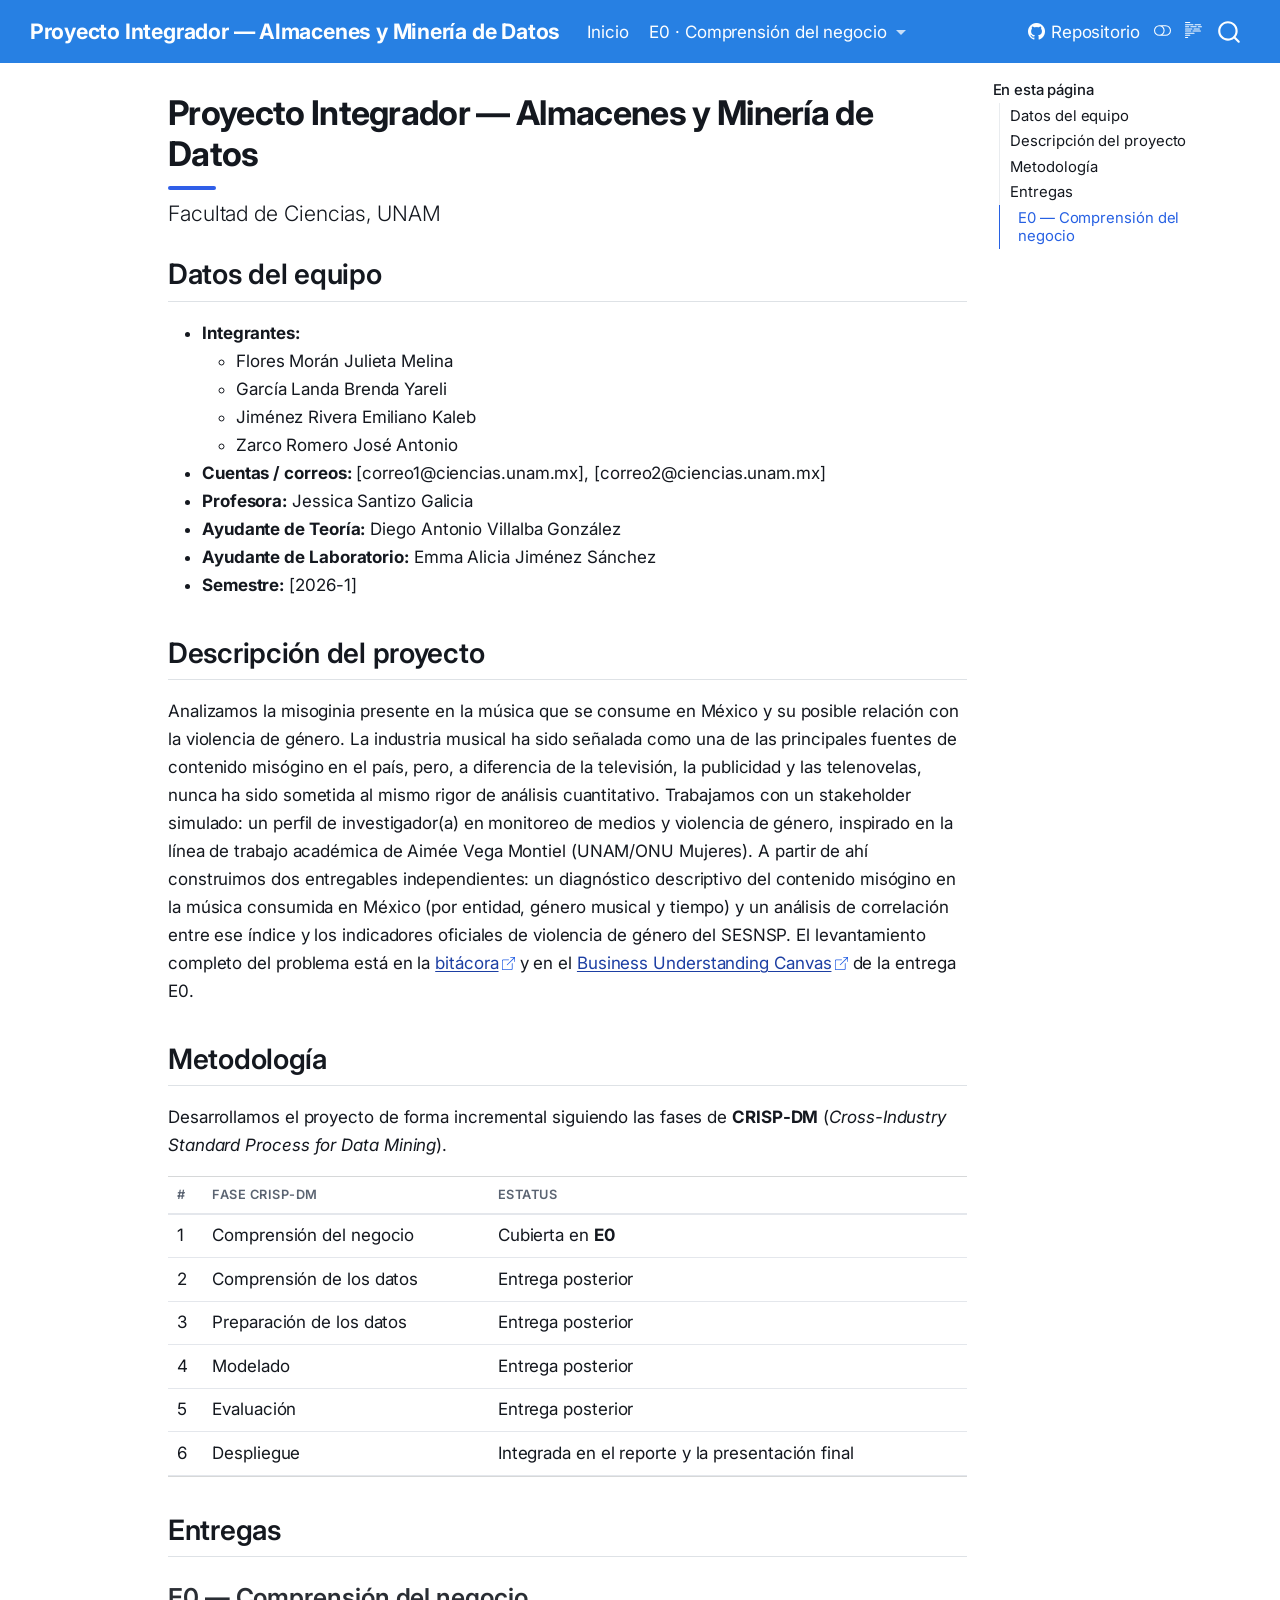
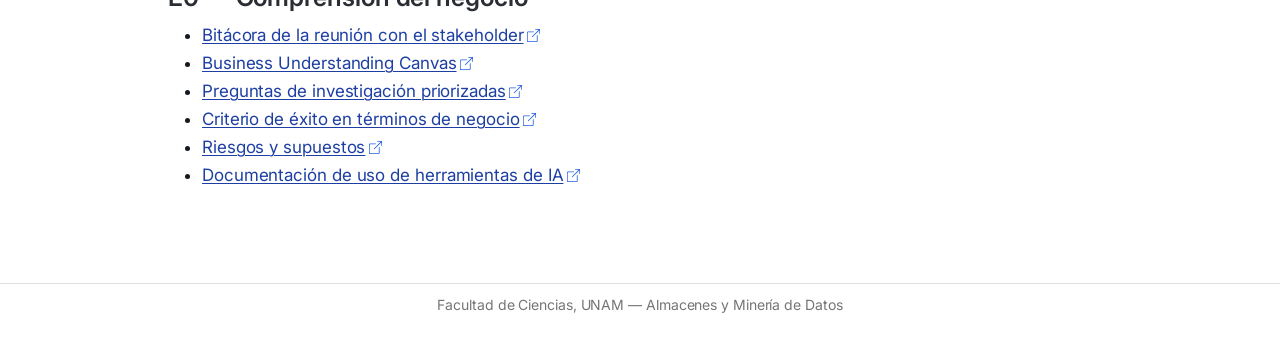
==== commit 78dc473a: "Reescribe la redacción de la bitácora, Canvas, preguntas, criterio de éxito, riesgos y uso de IA en " ====
--- a/docs/index.html
+++ b/docs/index.html
@@ -359,13 +359,16 @@
 </header>
 
 
-<div class="todo">
-<p><strong>Nota de plantilla:</strong> completar los datos de contacto del equipo antes de la entrega. Eliminar este recuadro una vez llenado el contenido real.</p>
-</div>
 <section id="datos-del-equipo" class="level2">
 <h2 class="anchored" data-anchor-id="datos-del-equipo">Datos del equipo</h2>
 <ul>
-<li><strong>Integrantes:</strong> [Nombre completo 1], [Nombre completo 2], [Nombre completo 3], [Nombre completo 4]</li>
+<li><strong>Integrantes:</strong>
+<ul>
+<li>Flores Morán Julieta Melina</li>
+<li>García Landa Brenda Yareli</li>
+<li>Jiménez Rivera Emiliano Kaleb</li>
+<li>Zarco Romero José Antonio</li>
+</ul></li>
 <li><strong>Cuentas / correos:</strong> [correo1@ciencias.unam.mx], [correo2@ciencias.unam.mx]</li>
 <li><strong>Profesora:</strong> Jessica Santizo Galicia</li>
 <li><strong>Ayudante de Teoría:</strong> Diego Antonio Villalba González</li>
@@ -375,11 +378,11 @@
 </section>
 <section id="descripción-del-proyecto" class="level2">
 <h2 class="anchored" data-anchor-id="descripción-del-proyecto">Descripción del proyecto</h2>
-<p>El proyecto analiza la misoginia presente en la música que se consume en México y su posible relación con la violencia de género. La industria musical ha sido señalada como una de las principales fuentes de contenido misógino en el país, pero, a diferencia de la televisión, la publicidad y las telenovelas, nunca ha sido sometida al mismo rigor de análisis cuantitativo. El equipo trabaja con un stakeholder simulado — un perfil de investigador(a) en monitoreo de medios y violencia de género inspirado en la línea de trabajo académica de Aimée Vega Montiel (UNAM/ONU Mujeres) — para construir dos entregables independientes: un diagnóstico descriptivo del contenido misógino en la música consumida en México (por entidad, género musical y tiempo) y un análisis de correlación entre ese índice y los indicadores oficiales de violencia de género del SESNSP. El detalle completo del levantamiento del problema está documentado en la <a href="./entregas/E0_comprension_negocio/bitacora.html">bitácora</a> y en el <a href="./entregas/E0_comprension_negocio/canvas.html">Business Understanding Canvas</a> de la entrega E0.</p>
+<p>Analizamos la misoginia presente en la música que se consume en México y su posible relación con la violencia de género. La industria musical ha sido señalada como una de las principales fuentes de contenido misógino en el país, pero, a diferencia de la televisión, la publicidad y las telenovelas, nunca ha sido sometida al mismo rigor de análisis cuantitativo. Trabajamos con un stakeholder simulado: un perfil de investigador(a) en monitoreo de medios y violencia de género, inspirado en la línea de trabajo académica de Aimée Vega Montiel (UNAM/ONU Mujeres). A partir de ahí construimos dos entregables independientes: un diagnóstico descriptivo del contenido misógino en la música consumida en México (por entidad, género musical y tiempo) y un análisis de correlación entre ese índice y los indicadores oficiales de violencia de género del SESNSP. El levantamiento completo del problema está en la <a href="./entregas/E0_comprension_negocio/bitacora.html">bitácora</a> y en el <a href="./entregas/E0_comprension_negocio/canvas.html">Business Understanding Canvas</a> de la entrega E0.</p>
 </section>
 <section id="metodología" class="level2">
 <h2 class="anchored" data-anchor-id="metodología">Metodología</h2>
-<p>El proyecto se desarrolla de forma incremental siguiendo las fases de <strong>CRISP-DM</strong> (<em>Cross-Industry Standard Process for Data Mining</em>). Este sitio se actualiza en cada entrega parcial; no se crea un repositorio nuevo por fase.</p>
+<p>Desarrollamos el proyecto de forma incremental siguiendo las fases de <strong>CRISP-DM</strong> (<em>Cross-Industry Standard Process for Data Mining</em>).</p>
 <table class="caption-top table">
 <thead>
 <tr class="header">
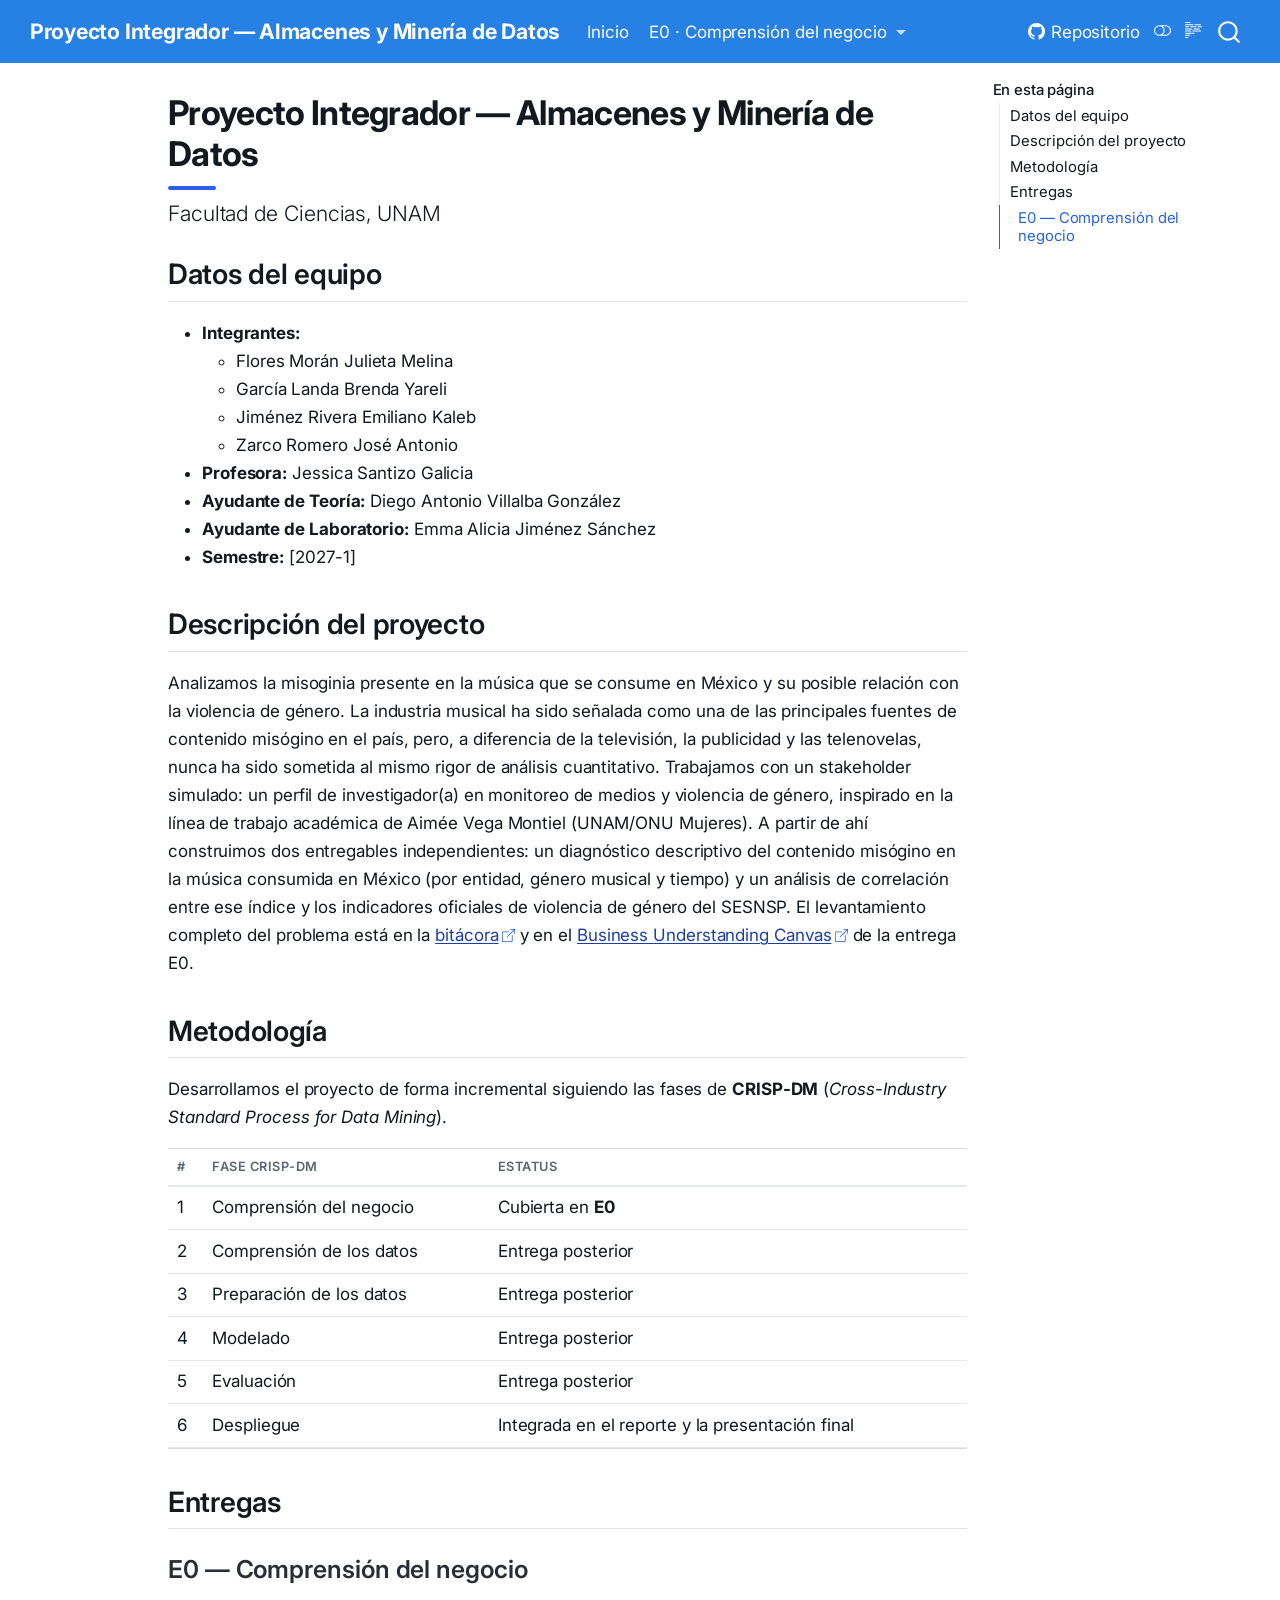
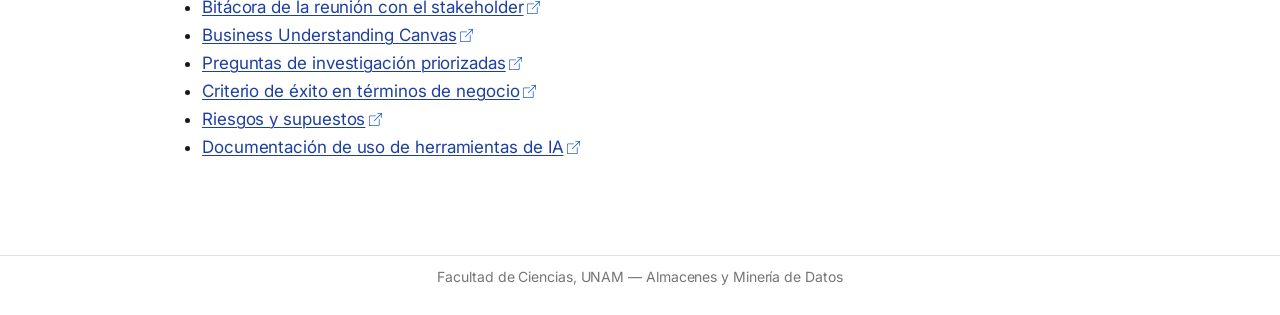
==== commit 3b877174: "fix: completa datos faltantes" ====
--- a/docs/index.html
+++ b/docs/index.html
@@ -369,11 +369,10 @@
 <li>Jiménez Rivera Emiliano Kaleb</li>
 <li>Zarco Romero José Antonio</li>
 </ul></li>
-<li><strong>Cuentas / correos:</strong> [correo1@ciencias.unam.mx], [correo2@ciencias.unam.mx]</li>
 <li><strong>Profesora:</strong> Jessica Santizo Galicia</li>
 <li><strong>Ayudante de Teoría:</strong> Diego Antonio Villalba González</li>
 <li><strong>Ayudante de Laboratorio:</strong> Emma Alicia Jiménez Sánchez</li>
-<li><strong>Semestre:</strong> [2026-1]</li>
+<li><strong>Semestre:</strong> [2027-1]</li>
 </ul>
 </section>
 <section id="descripción-del-proyecto" class="level2">
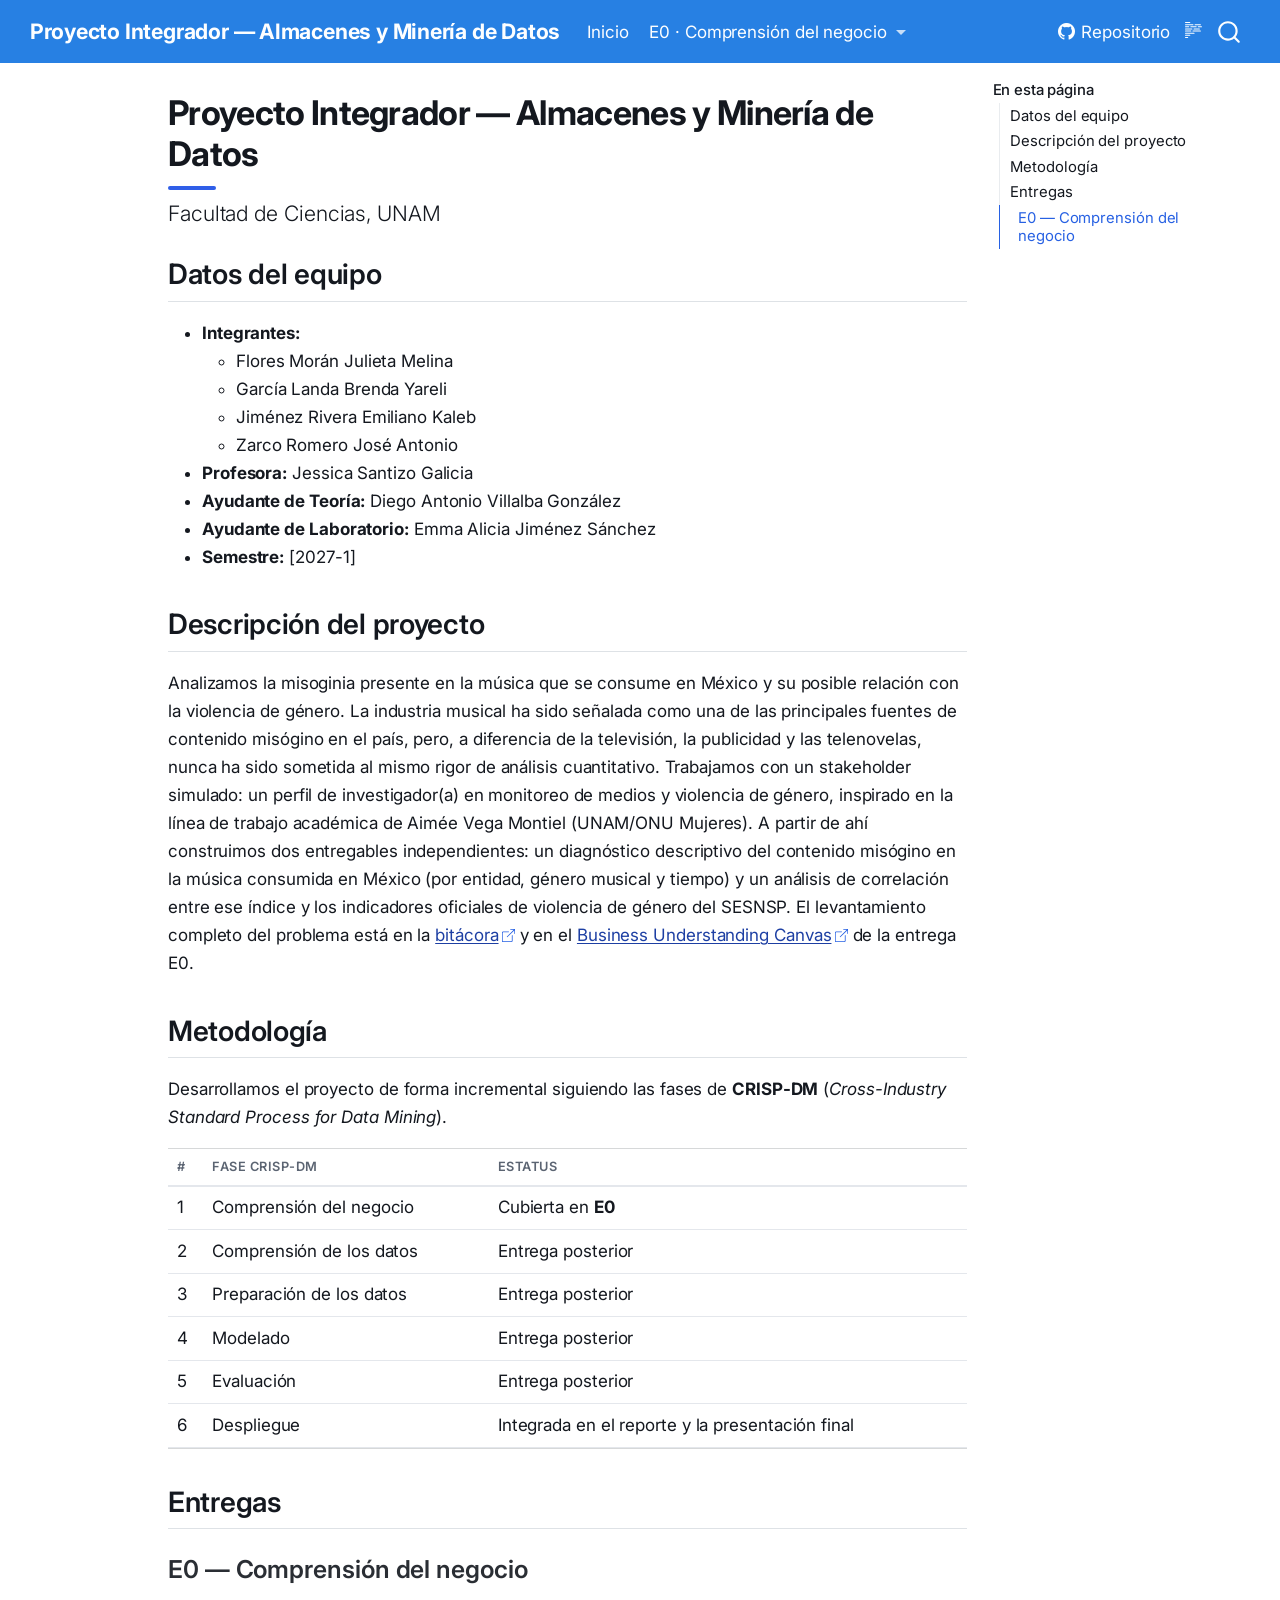
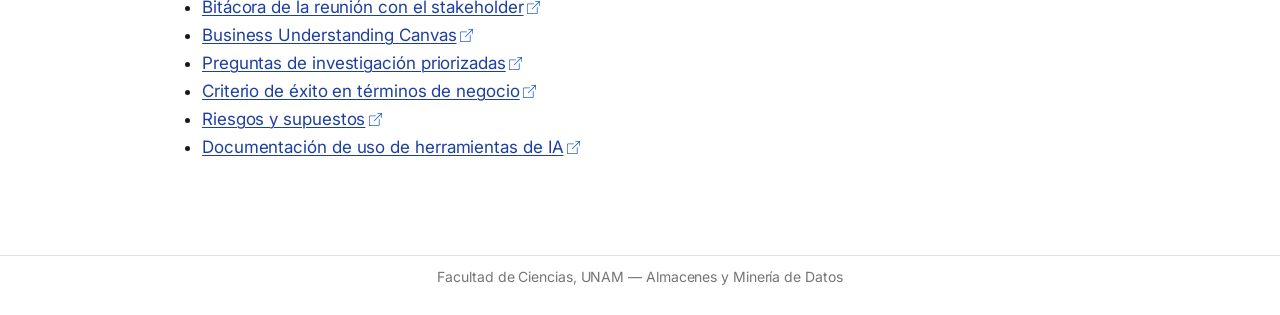
==== commit 8ec1ab99: "Elimina el modo oscuro del sitio y usa solo el tema claro cosmo" ====
--- a/docs/index.html
+++ b/docs/index.html
@@ -41,14 +41,10 @@
 <script src="site_libs/quarto-html/tippy.umd.min.js"></script>
 <script src="site_libs/quarto-html/anchor.min.js"></script>
 <link href="site_libs/quarto-html/tippy.css" rel="stylesheet">
-<link href="site_libs/quarto-html/quarto-syntax-highlighting-64a204ab8560d761af7679ceaba22944.css" rel="stylesheet" class="quarto-color-scheme" id="quarto-text-highlighting-styles">
-<link href="site_libs/quarto-html/quarto-syntax-highlighting-dark-b85bc7c33db8c58e0ec93c3465666fed.css" rel="stylesheet" class="quarto-color-scheme quarto-color-alternate" id="quarto-text-highlighting-styles">
-<link href="site_libs/quarto-html/quarto-syntax-highlighting-64a204ab8560d761af7679ceaba22944.css" rel="stylesheet" class="quarto-color-scheme-extra" id="quarto-text-highlighting-styles">
+<link href="site_libs/quarto-html/quarto-syntax-highlighting-64a204ab8560d761af7679ceaba22944.css" rel="stylesheet" id="quarto-text-highlighting-styles">
 <script src="site_libs/bootstrap/bootstrap.min.js"></script>
 <link href="site_libs/bootstrap/bootstrap-icons.css" rel="stylesheet">
-<link href="site_libs/bootstrap/bootstrap-992c26c3758a33fb656dcbf149d3029e.min.css" rel="stylesheet" append-hash="true" class="quarto-color-scheme" id="quarto-bootstrap" data-mode="light">
-<link href="site_libs/bootstrap/bootstrap-dark-83090dfd5af3d8a99019d929be71c9c3.min.css" rel="stylesheet" append-hash="true" class="quarto-color-scheme quarto-color-alternate" id="quarto-bootstrap" data-mode="dark">
-<link href="site_libs/bootstrap/bootstrap-992c26c3758a33fb656dcbf149d3029e.min.css" rel="stylesheet" append-hash="true" class="quarto-color-scheme-extra" id="quarto-bootstrap" data-mode="light">
+<link href="site_libs/bootstrap/bootstrap-992c26c3758a33fb656dcbf149d3029e.min.css" rel="stylesheet" append-hash="true" id="quarto-bootstrap" data-mode="light">
 <script id="quarto-search-options" type="application/json">{
   "location": "navbar",
   "copy-button": false,
@@ -82,169 +78,7 @@
 <link rel="stylesheet" href="styles.css">
 </head>
 
-<body class="nav-fixed quarto-light"><script id="quarto-html-before-body" type="application/javascript">
-    const toggleBodyColorMode = (bsSheetEl) => {
-      const mode = bsSheetEl.getAttribute("data-mode");
-      const bodyEl = window.document.querySelector("body");
-      if (mode === "dark") {
-        bodyEl.classList.add("quarto-dark");
-        bodyEl.classList.remove("quarto-light");
-      } else {
-        bodyEl.classList.add("quarto-light");
-        bodyEl.classList.remove("quarto-dark");
-      }
-    }
-    const toggleBodyColorPrimary = () => {
-      const bsSheetEl = window.document.querySelector("link#quarto-bootstrap:not([rel=disabled-stylesheet])");
-      if (bsSheetEl) {
-        toggleBodyColorMode(bsSheetEl);
-      }
-    }
-    const setColorSchemeToggle = (alternate) => {
-      const toggles = window.document.querySelectorAll('.quarto-color-scheme-toggle');
-      for (let i=0; i < toggles.length; i++) {
-        const toggle = toggles[i];
-        if (toggle) {
-          if (alternate) {
-            toggle.classList.add("alternate");
-          } else {
-            toggle.classList.remove("alternate");
-          }
-        }
-      }
-    };
-    const toggleColorMode = (alternate) => {
-      // Switch the stylesheets
-      const primaryStylesheets = window.document.querySelectorAll('link.quarto-color-scheme:not(.quarto-color-alternate)');
-      const alternateStylesheets = window.document.querySelectorAll('link.quarto-color-scheme.quarto-color-alternate');
-      manageTransitions('#quarto-margin-sidebar .nav-link', false);
-      if (alternate) {
-        // note: dark is layered on light, we don't disable primary!
-        enableStylesheet(alternateStylesheets);
-        for (const sheetNode of alternateStylesheets) {
-          if (sheetNode.id === "quarto-bootstrap") {
-            toggleBodyColorMode(sheetNode);
-          }
-        }
-      } else {
-        disableStylesheet(alternateStylesheets);
-        enableStylesheet(primaryStylesheets)
-        toggleBodyColorPrimary();
-      }
-      manageTransitions('#quarto-margin-sidebar .nav-link', true);
-      // Switch the toggles
-      setColorSchemeToggle(alternate)
-      // Hack to workaround the fact that safari doesn't
-      // properly recolor the scrollbar when toggling (#1455)
-      if (navigator.userAgent.indexOf('Safari') > 0 && navigator.userAgent.indexOf('Chrome') == -1) {
-        manageTransitions("body", false);
-        window.scrollTo(0, 1);
-        setTimeout(() => {
-          window.scrollTo(0, 0);
-          manageTransitions("body", true);
-        }, 40);
-      }
-    }
-    const disableStylesheet = (stylesheets) => {
-      for (let i=0; i < stylesheets.length; i++) {
-        const stylesheet = stylesheets[i];
-        stylesheet.rel = 'disabled-stylesheet';
-      }
-    }
-    const enableStylesheet = (stylesheets) => {
-      for (let i=0; i < stylesheets.length; i++) {
-        const stylesheet = stylesheets[i];
-        if(stylesheet.rel !== 'stylesheet') { // for Chrome, which will still FOUC without this check
-          stylesheet.rel = 'stylesheet';
-        }
-      }
-    }
-    const manageTransitions = (selector, allowTransitions) => {
-      const els = window.document.querySelectorAll(selector);
-      for (let i=0; i < els.length; i++) {
-        const el = els[i];
-        if (allowTransitions) {
-          el.classList.remove('notransition');
-        } else {
-          el.classList.add('notransition');
-        }
-      }
-    }
-    const isFileUrl = () => {
-      return window.location.protocol === 'file:';
-    }
-    const hasAlternateSentinel = () => {
-      let styleSentinel = getColorSchemeSentinel();
-      if (styleSentinel !== null) {
-        return styleSentinel === "alternate";
-      } else {
-        return false;
-      }
-    }
-    const setStyleSentinel = (alternate) => {
-      const value = alternate ? "alternate" : "default";
-      if (!isFileUrl()) {
-        window.localStorage.setItem("quarto-color-scheme", value);
-      } else {
-        localAlternateSentinel = value;
-      }
-    }
-    const getColorSchemeSentinel = () => {
-      if (!isFileUrl()) {
-        const storageValue = window.localStorage.getItem("quarto-color-scheme");
-        return storageValue != null ? storageValue : localAlternateSentinel;
-      } else {
-        return localAlternateSentinel;
-      }
-    }
-    const toggleGiscusIfUsed = (isAlternate, darkModeDefault) => {
-      const baseTheme = document.querySelector('#giscus-base-theme')?.value ?? 'light';
-      const alternateTheme = document.querySelector('#giscus-alt-theme')?.value ?? 'dark';
-      let newTheme = '';
-      if(authorPrefersDark) {
-        newTheme = isAlternate ? baseTheme : alternateTheme;
-      } else {
-        newTheme = isAlternate ? alternateTheme : baseTheme;
-      }
-      const changeGiscusTheme = () => {
-        // From: https://github.com/giscus/giscus/issues/336
-        const sendMessage = (message) => {
-          const iframe = document.querySelector('iframe.giscus-frame');
-          if (!iframe) return;
-          iframe.contentWindow.postMessage({ giscus: message }, 'https://giscus.app');
-        }
-        sendMessage({
-          setConfig: {
-            theme: newTheme
-          }
-        });
-      }
-      const isGiscussLoaded = window.document.querySelector('iframe.giscus-frame') !== null;
-      if (isGiscussLoaded) {
-        changeGiscusTheme();
-      }
-    };
-    const authorPrefersDark = false;
-    const darkModeDefault = authorPrefersDark;
-      document.querySelector('link#quarto-text-highlighting-styles.quarto-color-scheme-extra').rel = 'disabled-stylesheet';
-      document.querySelector('link#quarto-bootstrap.quarto-color-scheme-extra').rel = 'disabled-stylesheet';
-    let localAlternateSentinel = darkModeDefault ? 'alternate' : 'default';
-    // Dark / light mode switch
-    window.quartoToggleColorScheme = () => {
-      // Read the current dark / light value
-      let toAlternate = !hasAlternateSentinel();
-      toggleColorMode(toAlternate);
-      setStyleSentinel(toAlternate);
-      toggleGiscusIfUsed(toAlternate, darkModeDefault);
-      window.dispatchEvent(new Event('resize'));
-    };
-    // Switch to dark mode if need be
-    if (hasAlternateSentinel()) {
-      toggleColorMode(true);
-    } else {
-      toggleColorMode(false);
-    }
-  </script>
+<body class="nav-fixed quarto-light">
 
 <div id="quarto-search-results"></div>
   <header id="quarto-header" class="headroom fixed-top">
@@ -306,7 +140,6 @@
 </ul>
           </div> <!-- /navcollapse -->
             <div class="quarto-navbar-tools">
-  <a href="" class="quarto-color-scheme-toggle quarto-navigation-tool  px-1" onclick="window.quartoToggleColorScheme(); return false;" title="Toggle dark mode"><i class="bi"></i></a>
   <a href="" class="quarto-reader-toggle quarto-navigation-tool px-1" onclick="window.quartoToggleReader(); return false;" title="Toggle reader mode">
   <div class="quarto-reader-toggle-btn">
   <i class="bi"></i>
@@ -337,7 +170,6 @@
     </div>
 <!-- main -->
 <main class="content" id="quarto-document-content">
-
 
 <header id="title-block-header" class="quarto-title-block default">
 <div class="quarto-title">
@@ -444,19 +276,6 @@
 <a onclick="window.scrollTo(0, 0); return false;" role="button" id="quarto-back-to-top"><i class="bi bi-arrow-up"></i> Back to top</a></main> <!-- /main -->
 <script id="quarto-html-after-body" type="application/javascript">
   window.document.addEventListener("DOMContentLoaded", function (event) {
-    // Ensure there is a toggle, if there isn't float one in the top right
-    if (window.document.querySelector('.quarto-color-scheme-toggle') === null) {
-      const a = window.document.createElement('a');
-      a.classList.add('top-right');
-      a.classList.add('quarto-color-scheme-toggle');
-      a.href = "";
-      a.onclick = function() { try { window.quartoToggleColorScheme(); } catch {} return false; };
-      const i = window.document.createElement("i");
-      i.classList.add('bi');
-      a.appendChild(i);
-      window.document.body.appendChild(a);
-    }
-    setColorSchemeToggle(hasAlternateSentinel())
     const icon = "";
     const anchorJS = new window.AnchorJS();
     anchorJS.options = {
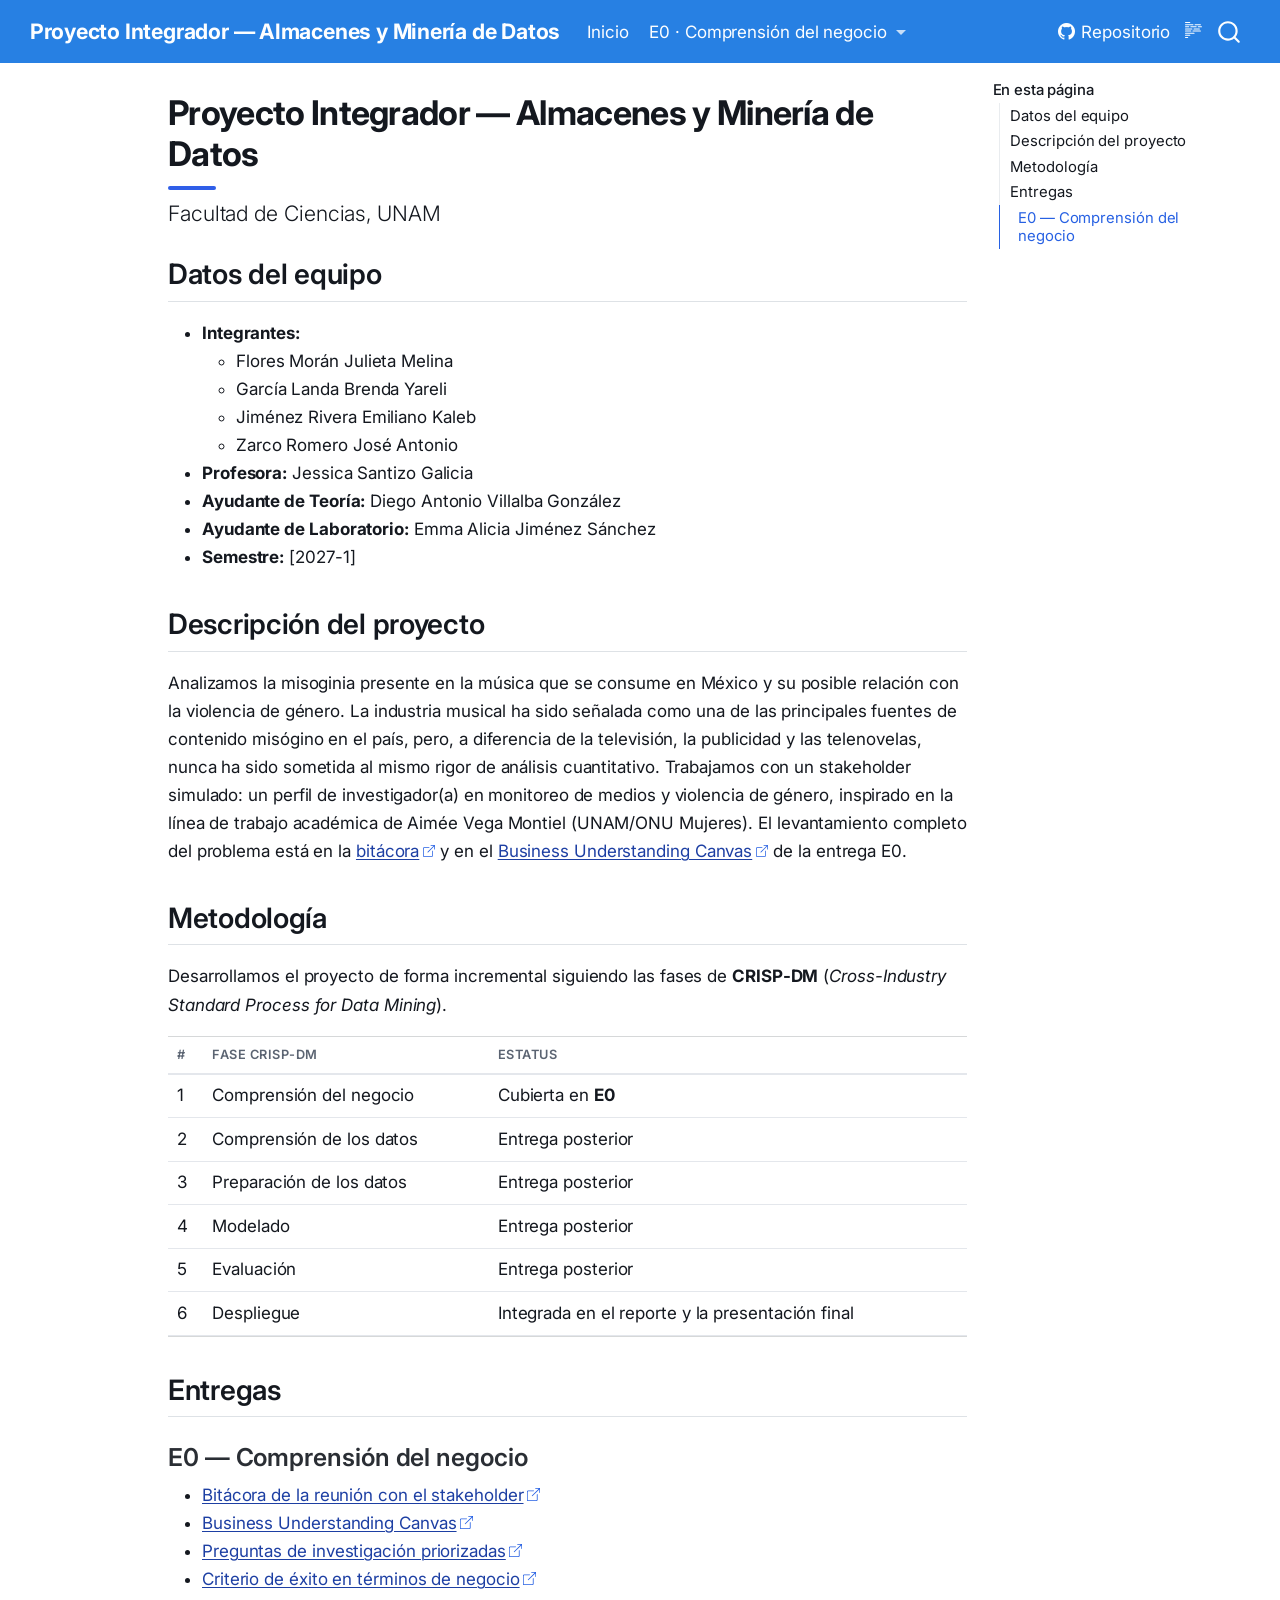
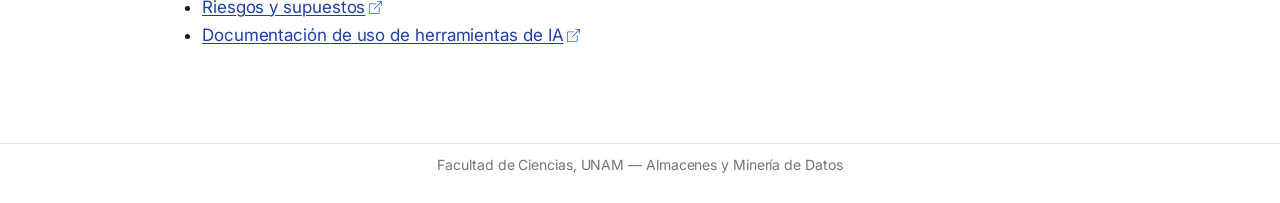
==== commit 3dea906e: "fix: Redacción index.qmd" ====
--- a/docs/index.html
+++ b/docs/index.html
@@ -209,7 +209,7 @@
 </section>
 <section id="descripción-del-proyecto" class="level2">
 <h2 class="anchored" data-anchor-id="descripción-del-proyecto">Descripción del proyecto</h2>
-<p>Analizamos la misoginia presente en la música que se consume en México y su posible relación con la violencia de género. La industria musical ha sido señalada como una de las principales fuentes de contenido misógino en el país, pero, a diferencia de la televisión, la publicidad y las telenovelas, nunca ha sido sometida al mismo rigor de análisis cuantitativo. Trabajamos con un stakeholder simulado: un perfil de investigador(a) en monitoreo de medios y violencia de género, inspirado en la línea de trabajo académica de Aimée Vega Montiel (UNAM/ONU Mujeres). A partir de ahí construimos dos entregables independientes: un diagnóstico descriptivo del contenido misógino en la música consumida en México (por entidad, género musical y tiempo) y un análisis de correlación entre ese índice y los indicadores oficiales de violencia de género del SESNSP. El levantamiento completo del problema está en la <a href="./entregas/E0_comprension_negocio/bitacora.html">bitácora</a> y en el <a href="./entregas/E0_comprension_negocio/canvas.html">Business Understanding Canvas</a> de la entrega E0.</p>
+<p>Analizamos la misoginia presente en la música que se consume en México y su posible relación con la violencia de género. La industria musical ha sido señalada como una de las principales fuentes de contenido misógino en el país, pero, a diferencia de la televisión, la publicidad y las telenovelas, nunca ha sido sometida al mismo rigor de análisis cuantitativo. Trabajamos con un stakeholder simulado: un perfil de investigador(a) en monitoreo de medios y violencia de género, inspirado en la línea de trabajo académica de Aimée Vega Montiel (UNAM/ONU Mujeres). El levantamiento completo del problema está en la <a href="./entregas/E0_comprension_negocio/bitacora.html">bitácora</a> y en el <a href="./entregas/E0_comprension_negocio/canvas.html">Business Understanding Canvas</a> de la entrega E0.</p>
 </section>
 <section id="metodología" class="level2">
 <h2 class="anchored" data-anchor-id="metodología">Metodología</h2>
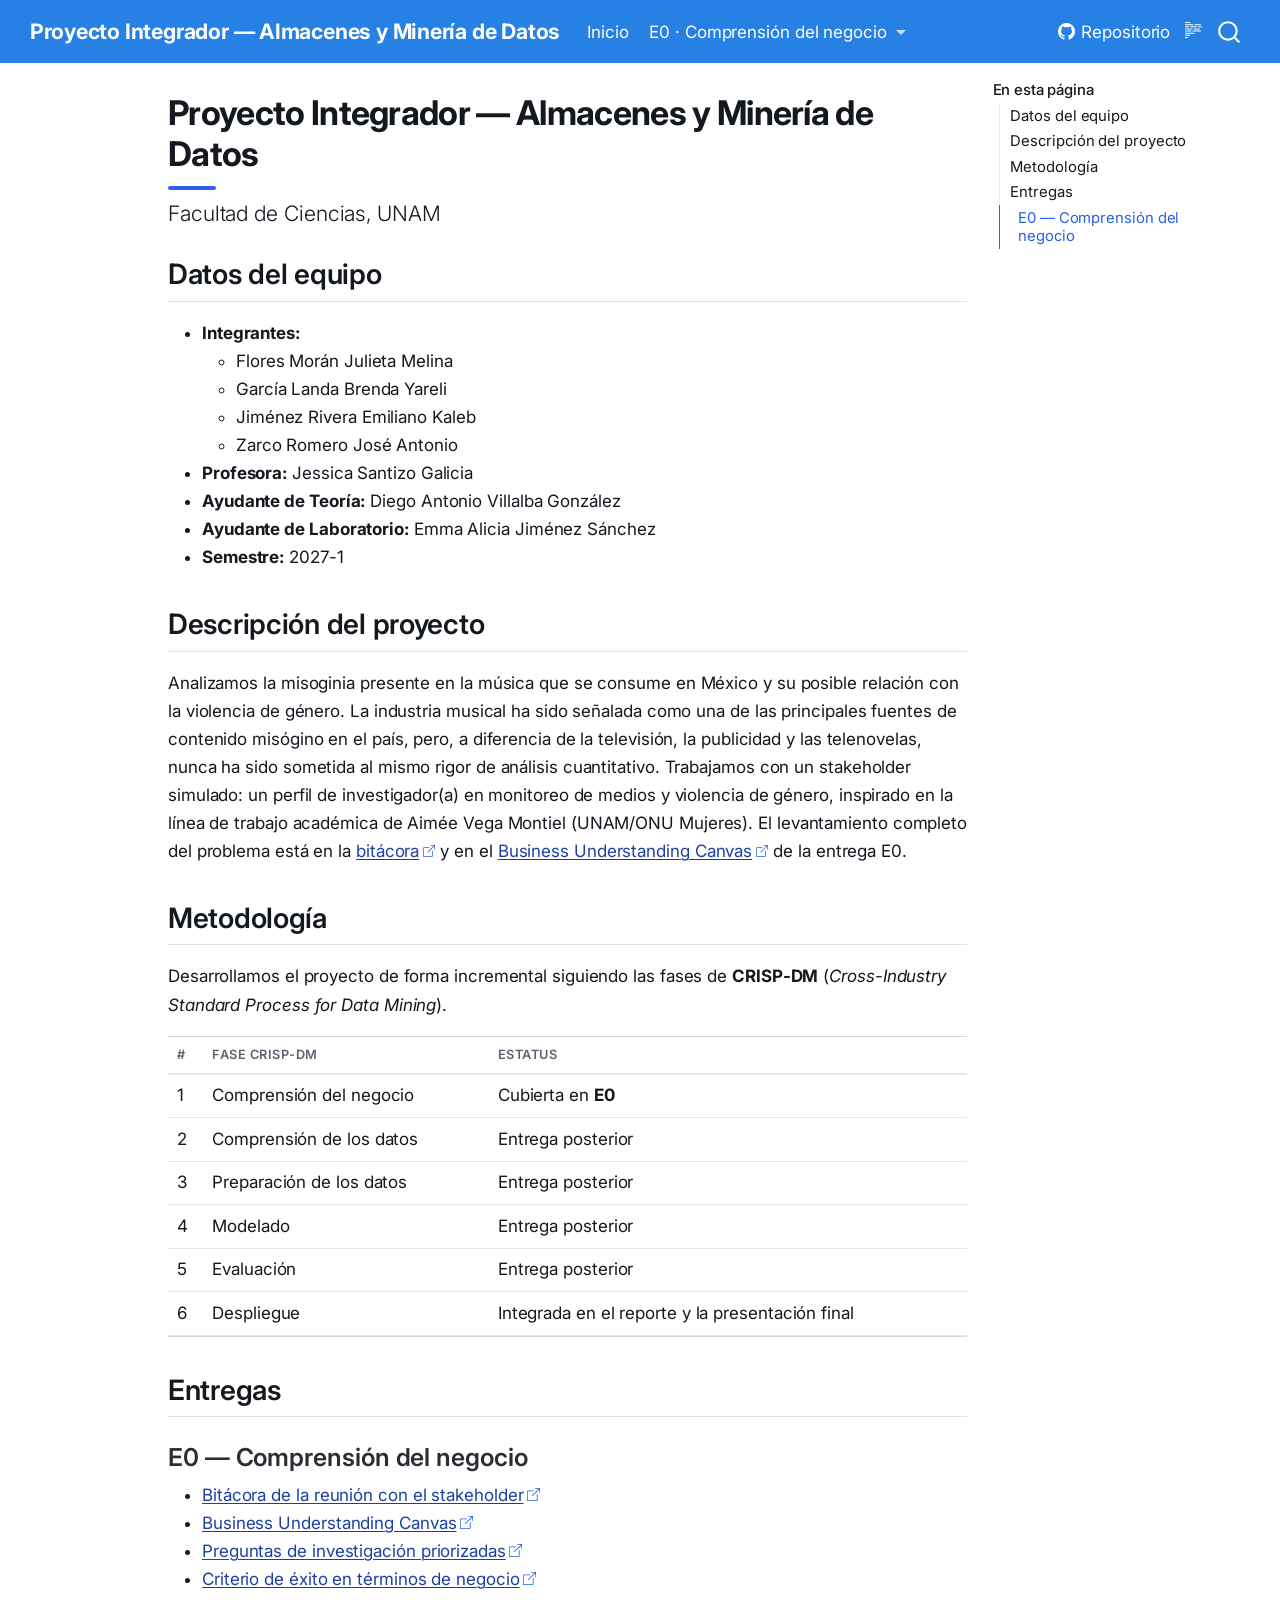
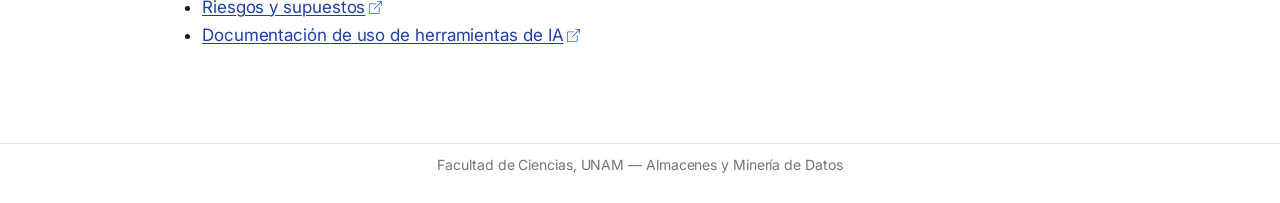
==== commit 0c7af468: "update docs" ====
--- a/docs/index.html
+++ b/docs/index.html
@@ -204,7 +204,7 @@
 <li><strong>Profesora:</strong> Jessica Santizo Galicia</li>
 <li><strong>Ayudante de Teoría:</strong> Diego Antonio Villalba González</li>
 <li><strong>Ayudante de Laboratorio:</strong> Emma Alicia Jiménez Sánchez</li>
-<li><strong>Semestre:</strong> [2027-1]</li>
+<li><strong>Semestre:</strong> 2027-1</li>
 </ul>
 </section>
 <section id="descripción-del-proyecto" class="level2">
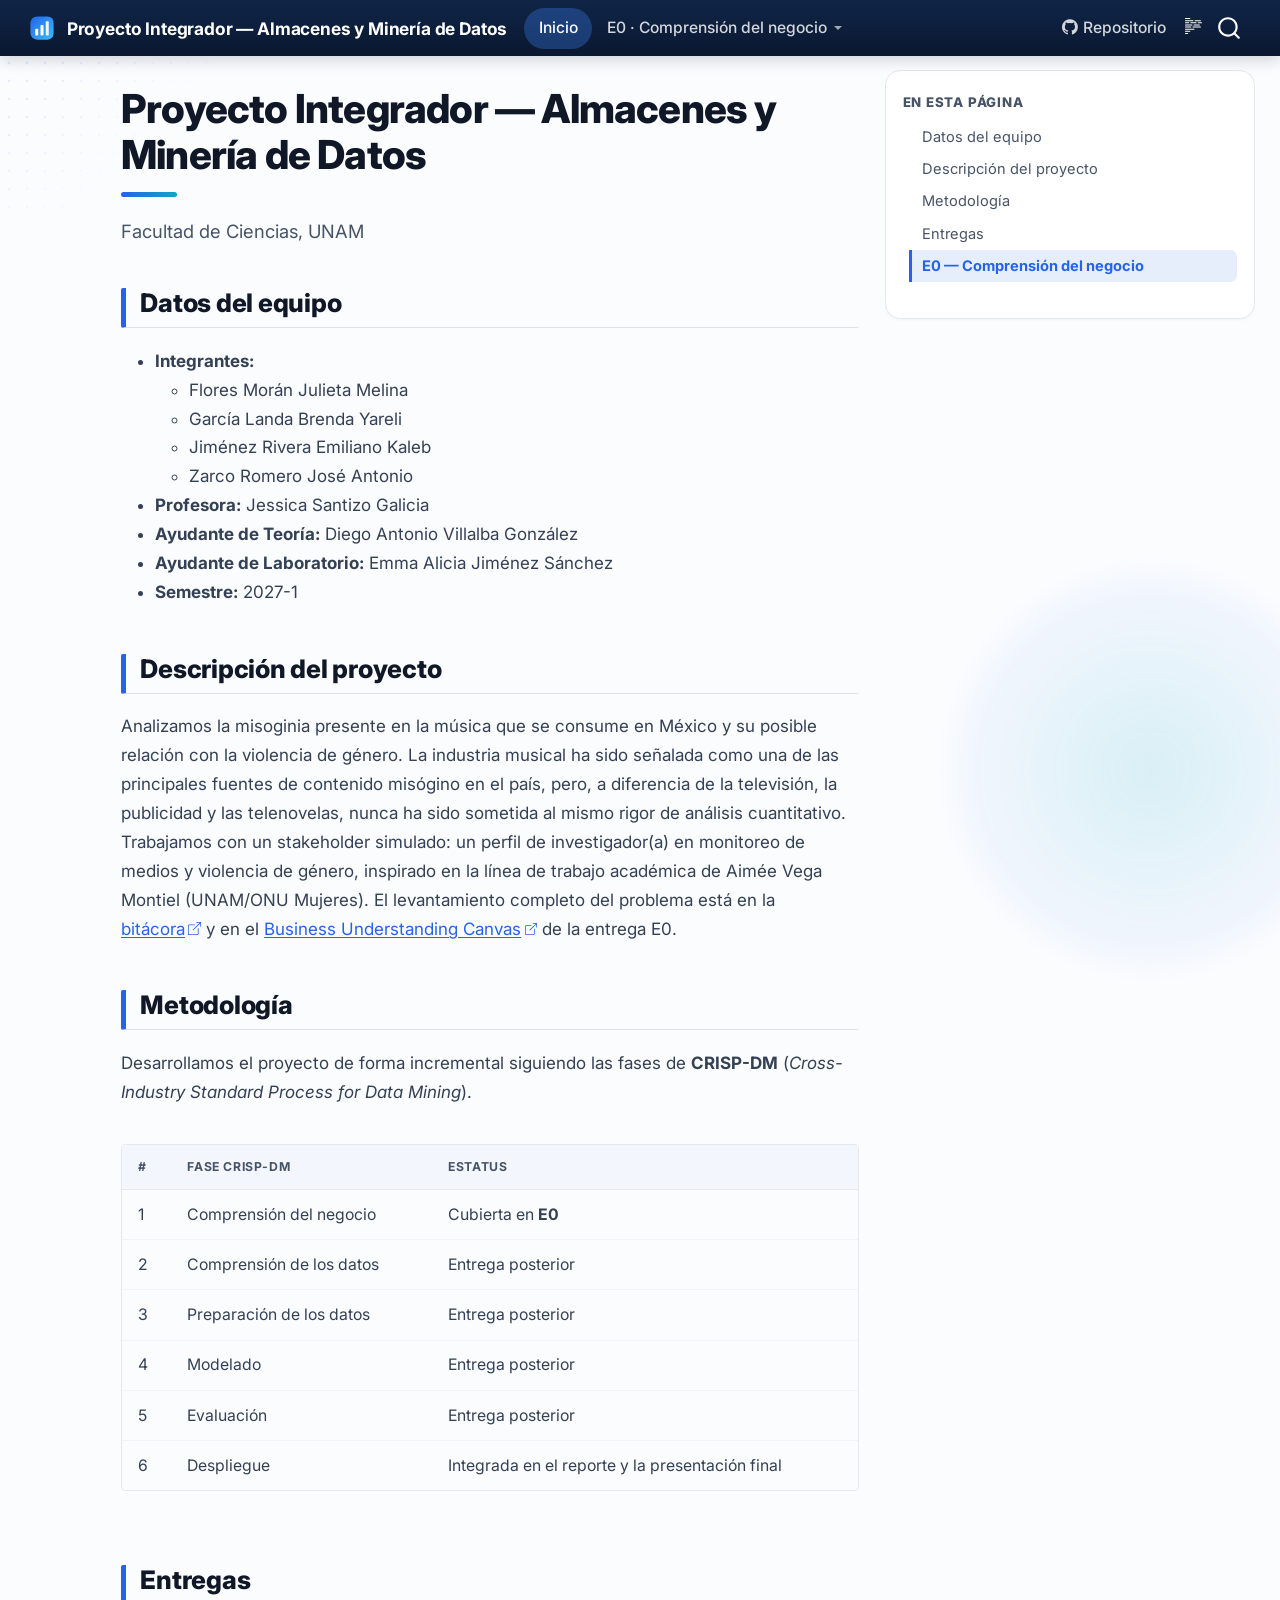
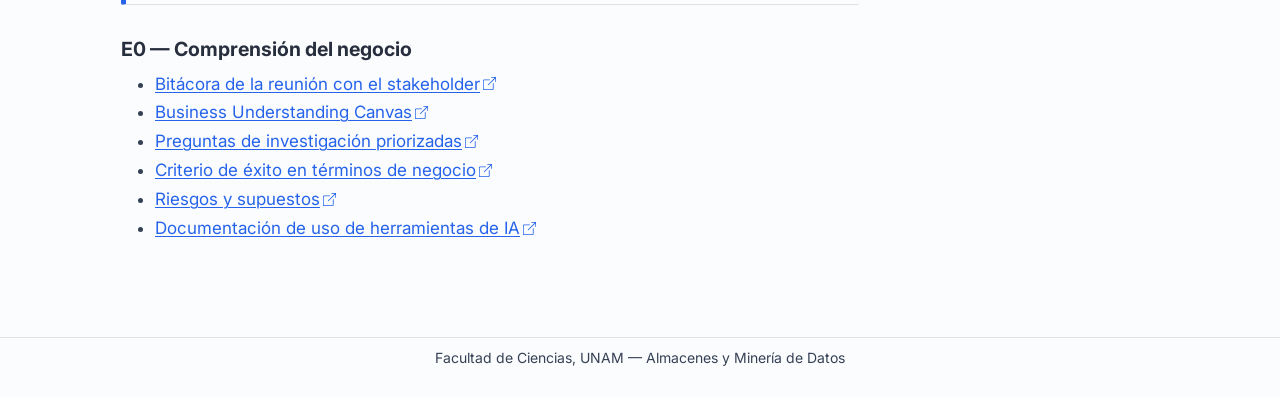
==== commit 03a00a0d: "feat: update frontend" ====
--- a/docs/index.html
+++ b/docs/index.html
@@ -44,7 +44,7 @@
 <link href="site_libs/quarto-html/quarto-syntax-highlighting-64a204ab8560d761af7679ceaba22944.css" rel="stylesheet" id="quarto-text-highlighting-styles">
 <script src="site_libs/bootstrap/bootstrap.min.js"></script>
 <link href="site_libs/bootstrap/bootstrap-icons.css" rel="stylesheet">
-<link href="site_libs/bootstrap/bootstrap-992c26c3758a33fb656dcbf149d3029e.min.css" rel="stylesheet" append-hash="true" id="quarto-bootstrap" data-mode="light">
+<link href="site_libs/bootstrap/bootstrap-ec8fb01b2d46b6e0d02384669fd1a283.min.css" rel="stylesheet" append-hash="true" id="quarto-bootstrap" data-mode="light">
 <script id="quarto-search-options" type="application/json">{
   "location": "navbar",
   "copy-button": false,
@@ -57,7 +57,6 @@
     "/",
     "s"
   ],
-  "show-item-context": false,
   "language": {
     "search-no-results-text": "No results",
     "search-matching-documents-text": "matching documents",
@@ -75,7 +74,6 @@
 <style>html{ scroll-behavior: smooth; }</style>
 
 
-<link rel="stylesheet" href="styles.css">
 </head>
 
 <body class="nav-fixed quarto-light">
@@ -85,6 +83,10 @@
     <nav class="navbar navbar-expand-lg " data-bs-theme="dark">
       <div class="navbar-container container-fluid">
       <div class="navbar-brand-container mx-auto">
+    <a href="./index.html" class="navbar-brand navbar-brand-logo">
+    <img src="./assets/logo.svg" alt="" class="navbar-logo light-content">
+    <img src="./assets/logo.svg" alt="" class="navbar-logo dark-content">
+    </a>
     <a class="navbar-brand" href="./index.html">
     <span class="navbar-title">Proyecto Integrador — Almacenes y Minería de Datos</span>
     </a>
@@ -274,6 +276,19 @@
 </section>
 
 <a onclick="window.scrollTo(0, 0); return false;" role="button" id="quarto-back-to-top"><i class="bi bi-arrow-up"></i> Back to top</a></main> <!-- /main -->
+<script>
+document.addEventListener("DOMContentLoaded", function () {
+  // Envuelve las tablas en un contenedor con scroll horizontal en pantallas
+  // angostas. No modifica ningún texto ni dato de las tablas.
+  document.querySelectorAll("main.content table").forEach(function (table) {
+    if (table.closest(".table-responsive")) return;
+    var wrapper = document.createElement("div");
+    wrapper.className = "table-responsive";
+    table.parentNode.insertBefore(wrapper, table);
+    wrapper.appendChild(table);
+  });
+});
+</script>
 <script id="quarto-html-after-body" type="application/javascript">
   window.document.addEventListener("DOMContentLoaded", function (event) {
     const icon = "";
